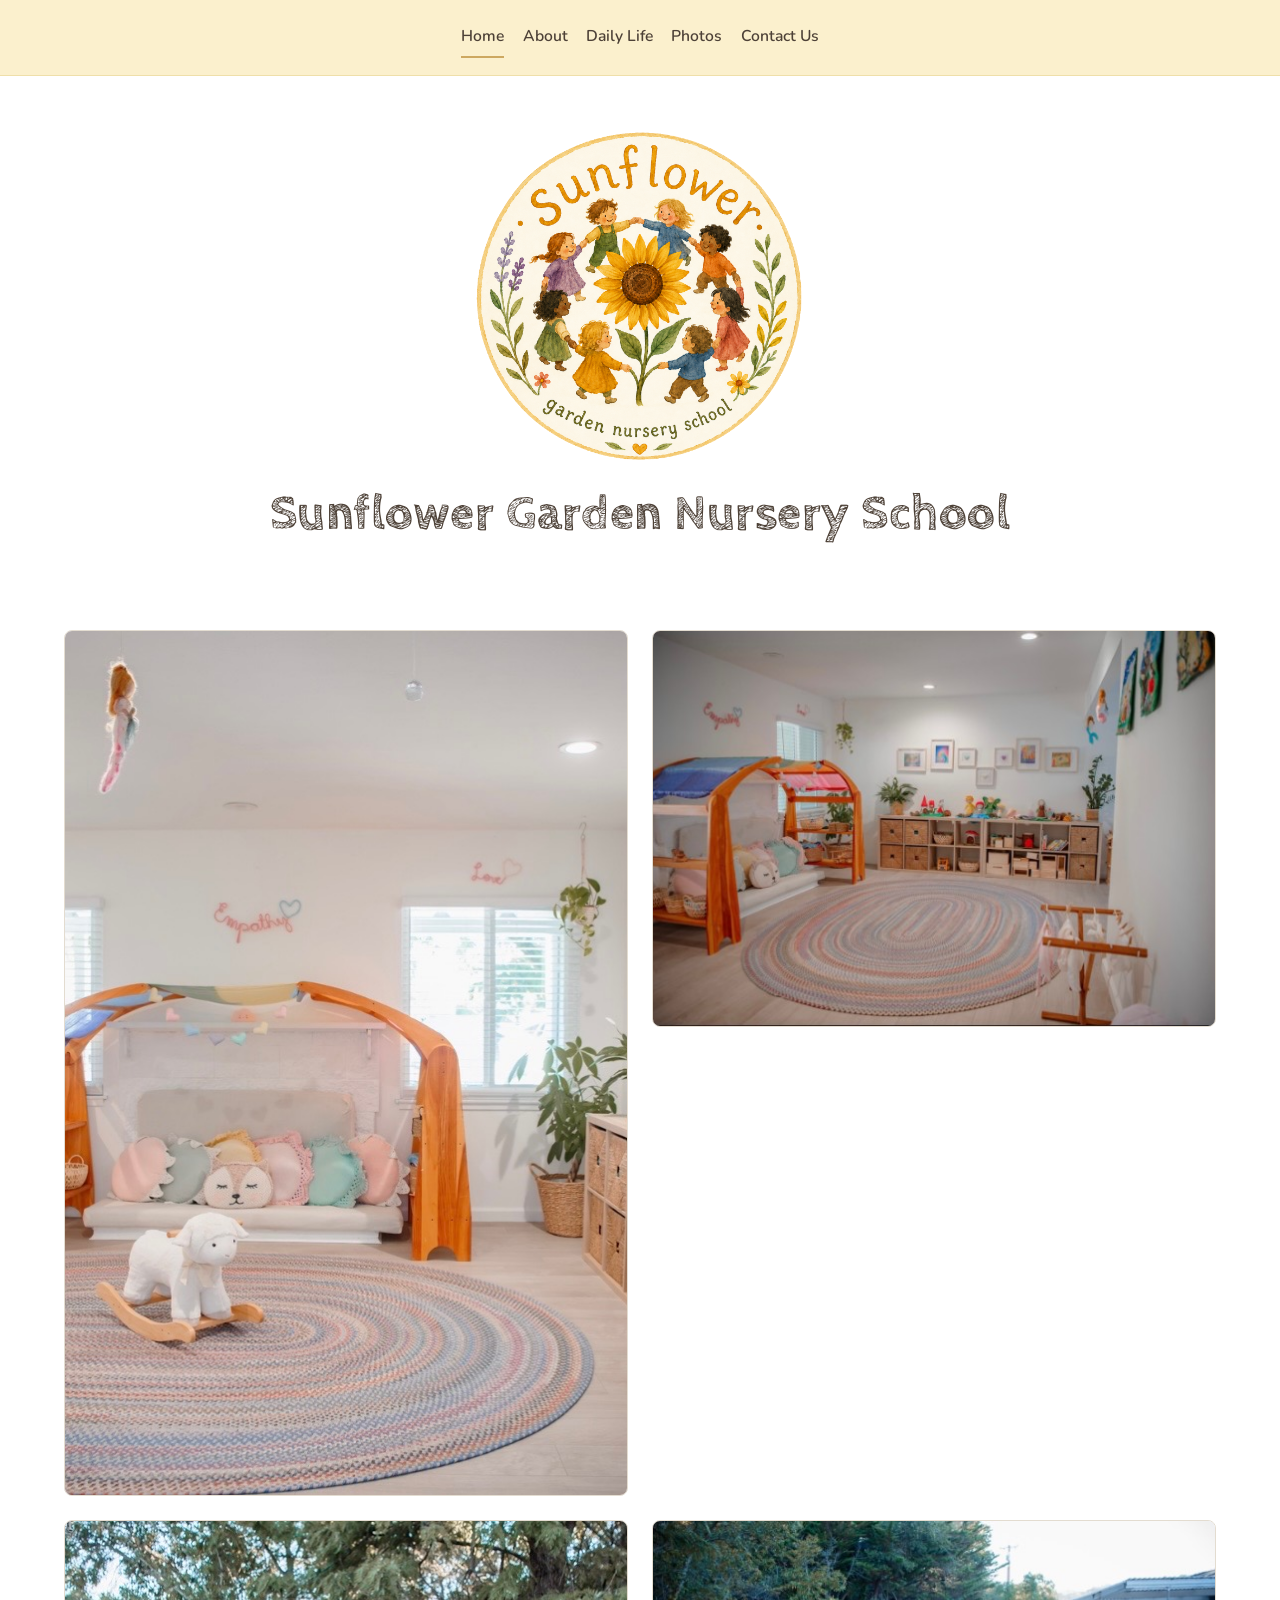
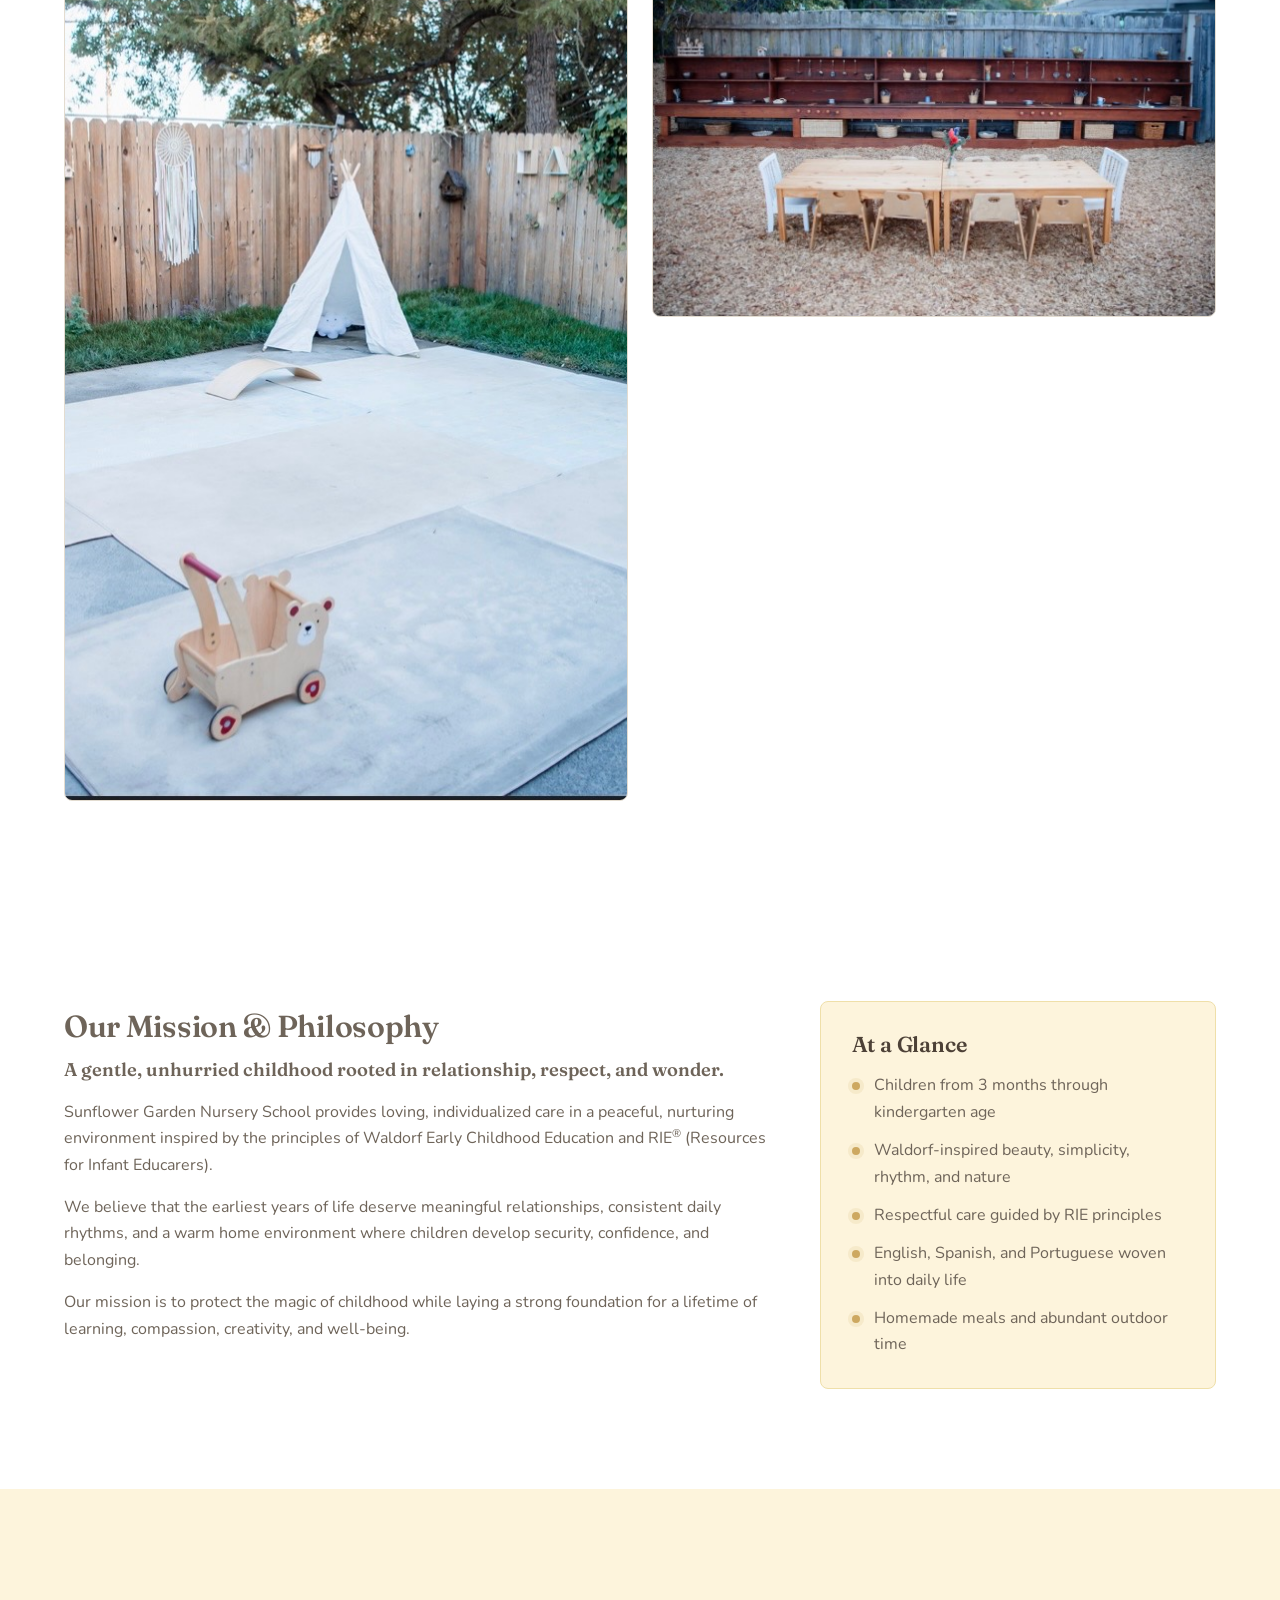
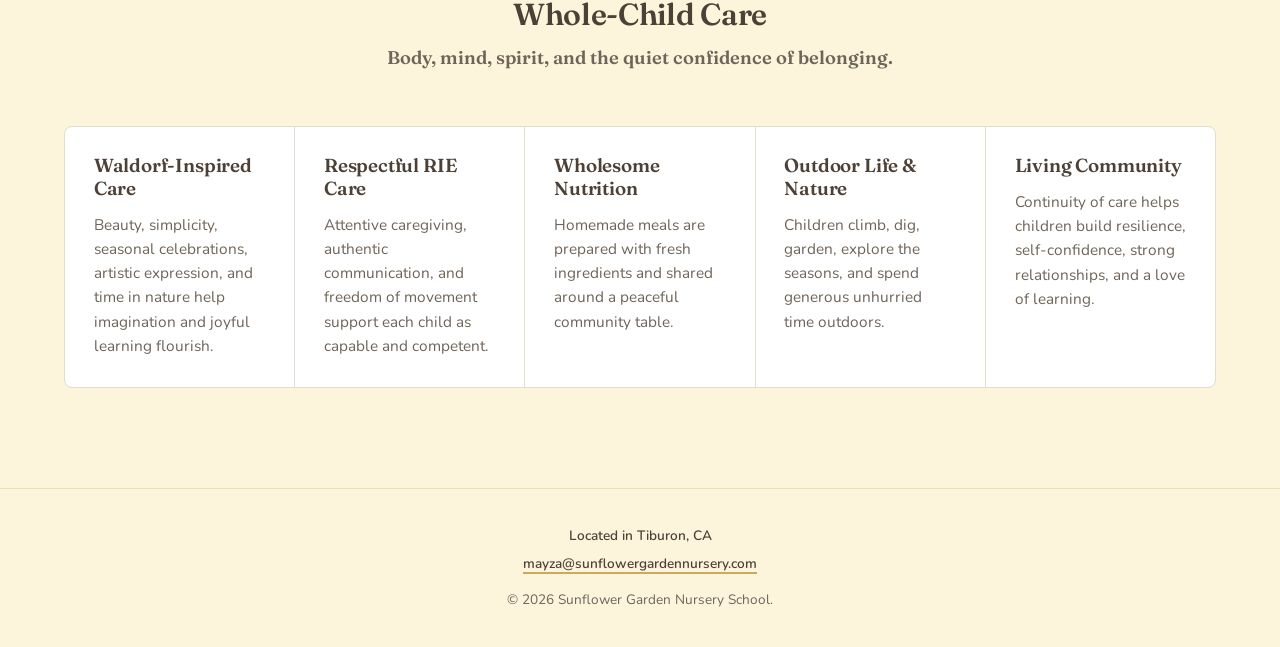
==== index.html @ 32a0b6ca "Square facility photos, move them above intro, refine team and contact - Crop facility photos to squ" ====
<!doctype html>
<html lang="en">
  <head>
    <meta charset="utf-8">
    <meta name="viewport" content="width=device-width, initial-scale=1">
    <title>Sunflower Garden Nursery School | Belvedere Tiburon, CA</title>
    <meta
      name="description"
      content="Sunflower Garden Nursery School is a licensed, home-based early childhood program in Belvedere Tiburon, California, inspired by Waldorf Early Childhood Education and RIE principles."
    >
    <link rel="icon" href="assets/sunflower-logo-refined.png">
    <link rel="stylesheet" href="styles.css">
  </head>
  <body>
    <a class="skip-link" href="#main">Skip to content</a>

    <header class="site-header">
      <button class="nav-toggle" type="button" aria-expanded="false" aria-controls="site-nav">
        <span class="sr-only">Open menu</span>
        <span class="nav-toggle-line"></span>
        <span class="nav-toggle-line"></span>
        <span class="nav-toggle-line"></span>
      </button>
      <nav class="site-nav" id="site-nav" aria-label="Primary navigation">
        <a href="index.html" aria-current="page">Home</a>
        <a href="about.html">About</a>
        <a href="daily-life.html">Daily Life</a>
        <a href="photos.html">Photos</a>
        <a href="contact.html">Contact Us</a>
      </nav>
    </header>

    <main id="main">
      <section class="home-hero">
        <div class="home-hero-inner">
          <img src="assets/sunflower-logo-refined.png" alt="Sunflower Garden Nursery School logo" class="hero-logo">
          <h1>Sunflower Garden Nursery School</h1>
        </div>
      </section>

      <section class="section facility-band pastel-paper">
        <div class="section-shell">
          <div class="facility-grid">
            <img src="assets/facility/facility2.jpeg" alt="The main indoor playroom with a wooden canopy daybed, natural toy shelves, and a lamb rocker on a round braided rug" loading="lazy" width="1320" height="866">
            <img src="assets/facility/facility1.jpeg" alt="A cozy corner of the playroom with a canopy nap nook, toy cubbies, and framed children's artwork" loading="lazy" width="600" height="397">
            <img src="assets/facility/facility3.jpeg" alt="The fenced outdoor play yard with a canvas teepee, wooden ride-on toys, and a climbing ramp" loading="lazy" width="1320" height="881">
            <img src="assets/facility/facility4.jpeg" alt="An outdoor wooden mud kitchen and a child-sized table on a soft wood-chip play area" loading="lazy" width="600" height="397">
          </div>
        </div>
      </section>

      <section class="section pastel-paper">
        <div class="section-shell intro-grid">
          <div>
            <p class="section-label">Our Mission &amp; Philosophy</p>
            <h2>A gentle, unhurried childhood rooted in relationship, respect, and wonder.</h2>
            <p>
              Sunflower Garden Nursery School provides loving, individualized care in a peaceful,
              nurturing environment inspired by the principles of Waldorf Early Childhood Education
              and RIE<sup>&reg;</sup> (Resources for Infant Educarers).
            </p>
            <p>
              We believe that the earliest years of life deserve meaningful relationships,
              consistent daily rhythms, and a warm home environment where children develop security,
              confidence, and belonging.
            </p>
            <p>
              Our mission is to protect the magic of childhood while laying a strong foundation for
              a lifetime of learning, compassion, creativity, and well-being.
            </p>
          </div>
          <aside class="quiet-panel">
            <h3>At a Glance</h3>
            <ul class="check-list">
              <li>Children from 3 months through kindergarten age</li>
              <li>Waldorf-inspired beauty, simplicity, rhythm, and nature</li>
              <li>Respectful care guided by RIE principles</li>
              <li>English, Spanish, and Portuguese woven into daily life</li>
              <li>Homemade meals and abundant outdoor time</li>
            </ul>
          </aside>
        </div>
      </section>

      <section class="section pastel-garden">
        <div class="section-shell">
          <div class="center-heading">
            <p class="section-label">Whole-Child Care</p>
            <h2>Body, mind, spirit, and the quiet confidence of belonging.</h2>
          </div>

          <div class="care-list">
            <article>
              <h3>Waldorf-Inspired Care</h3>
              <p>
                Beauty, simplicity, seasonal celebrations, artistic expression, and time in nature
                help imagination and joyful learning flourish.
              </p>
            </article>
            <article>
              <h3>Respectful RIE Care</h3>
              <p>
                Attentive caregiving, authentic communication, and freedom of movement support each
                child as capable and competent.
              </p>
            </article>
            <article>
              <h3>Wholesome Nutrition</h3>
              <p>
                Homemade meals are prepared with fresh ingredients and shared around a peaceful
                community table.
              </p>
            </article>
            <article>
              <h3>Outdoor Life &amp; Nature</h3>
              <p>
                Children climb, dig, garden, explore the seasons, and spend generous unhurried time
                outdoors.
              </p>
            </article>
            <article>
              <h3>Living Community</h3>
              <p>
                Continuity of care helps children build resilience, self-confidence, strong
                relationships, and a love of learning.
              </p>
            </article>
          </div>
        </div>
      </section>

    </main>

    <footer class="site-footer">
      <p class="footer-contact">Located in Tiburon, CA</p>
      <p class="footer-contact">
        <a href="mailto:mayza@sunflowergardennursery.com">mayza@sunflowergardennursery.com</a>
      </p>
      <p>&copy; <span data-year></span> Sunflower Garden Nursery School.</p>
    </footer>

    <script src="script.js"></script>
  </body>
</html>
---- styles.css ----
@import url("https://fonts.googleapis.com/css2?family=Cabin+Sketch:wght@400;700&family=Fraunces:opsz,wght@9..144,500;9..144,600;9..144,700&family=Nunito:wght@400;500;600;700;800&display=swap");

:root {
  --cream: #ffffff;
  --paper: #ffffff;
  --panel-yellow: #fdf4dc;
  --header-yellow: #fbf0cd;
  --header-line: #efdfa9;
  --butter: #e8d9a8;
  --butter-light: #f5eed7;
  --peach: #ddbfa3;
  --peach-light: #f5ebe0;
  --rose: #d9c2b8;
  --rose-light: #ffe7db;
  --sage: #d9b65f;
  --sage-light: #fff0d6;
  --sky: #f3c995;
  --sky-light: #fff0d6;
  --line: #e3dcd0;
  --olive: #8f6a4c;
  --olive-dark: #4d4137;
  --leaf-muted: #b89574;
  --terracotta: #9c6a4a;
  --sun: #cda860;
  --ink: #423b34;
  --muted: #6e6459;
  --shadow: 0 10px 24px rgba(101, 65, 38, 0.08);
  --max: 1160px;
}

* {
  box-sizing: border-box;
}

html {
  scroll-behavior: smooth;
}

body {
  margin: 0;
  background: var(--cream);
  color: var(--ink);
  font-family: "Nunito", "Trebuchet MS", Arial, sans-serif;
  font-size: 16px;
  line-height: 1.65;
}

body.nav-open {
  overflow: hidden;
}

img {
  display: block;
  max-width: 100%;
}

a {
  color: inherit;
}

p {
  margin: 0 0 1rem;
}

h1,
h2,
h3 {
  margin: 0;
  color: var(--olive-dark);
  font-family: inherit;
  font-weight: 800;
  line-height: 1.2;
  letter-spacing: -0.01em;
}

h1 {
  max-width: 860px;
  margin-inline: auto;
  font-size: 3.05rem;
}

h2,
h3 {
  font-family: "Fraunces", Georgia, "Times New Roman", serif;
  font-optical-sizing: auto;
  font-weight: 600;
}

h2 {
  font-size: 2.1rem;
}

h3 {
  font-size: 1.35rem;
}

sup {
  font-size: 0.7em;
}

.skip-link,
.sr-only {
  position: absolute;
  width: 1px;
  height: 1px;
  padding: 0;
  overflow: hidden;
  clip: rect(0, 0, 0, 0);
  white-space: nowrap;
  border: 0;
}

.skip-link:focus {
  z-index: 20;
  width: auto;
  height: auto;
  left: 1rem;
  top: 1rem;
  clip: auto;
  padding: 0.7rem 1rem;
  background: var(--olive-dark);
  color: white;
}

.site-header {
  position: sticky;
  top: 0;
  z-index: 10;
  display: flex;
  align-items: center;
  justify-content: center;
  min-height: 76px;
  padding: 0.7rem 4vw;
  background: var(--header-yellow);
  border-bottom: 1px solid var(--header-line);
}

.site-nav {
  display: flex;
  align-items: center;
  gap: 1.15rem;
  color: var(--olive-dark);
  font-size: 0.98rem;
  font-weight: 600;
}

.site-nav a {
  display: inline-flex;
  align-items: center;
  min-height: 40px;
  text-decoration: none;
  border-bottom: 2px solid transparent;
}

.site-nav a:hover,
.site-nav a:focus-visible,
.site-nav a[aria-current="page"] {
  border-color: var(--sun);
}

.nav-toggle {
  display: none;
  position: absolute;
  right: 4vw;
  top: 50%;
  transform: translateY(-50%);
  width: 44px;
  height: 44px;
  border: 1px solid var(--line);
  border-radius: 8px;
  background: var(--paper);
  color: var(--olive-dark);
  cursor: pointer;
}

.nav-toggle-line {
  display: block;
  width: 20px;
  height: 2px;
  margin: 4px auto;
  background: currentColor;
}

.home-hero,
.page-hero {
  position: relative;
  display: grid;
  align-items: center;
  overflow: hidden;
}

.home-hero {
  min-height: 0;
  padding: 3.25rem 5vw 4rem;
  background: #ffffff;
}

.home-hero::before,
.page-hero::before {
  display: none;
}

.page-hero::after {
  content: "";
  position: absolute;
  left: 0;
  right: 0;
  bottom: 0;
  height: 6px;
  background: var(--butter);
  opacity: 0.72;
}

.home-hero-inner,
.page-hero-inner {
  position: relative;
  z-index: 1;
  width: min(100%, var(--max));
  margin: 0 auto;
  text-align: center;
}

.page-hero {
  min-height: 0;
  padding: 3rem 5vw 3.25rem;
  background: #ffffff;
}

.page-hero.pastel-garden,
.page-hero.pastel-sky,
.page-hero.pastel-peach,
.page-hero.pastel-yellow,
.page-hero.pastel-rose,
.page-hero.pastel-paper {
  background: #ffffff;
}

/* Cabin Sketch is reserved for the headline directly beneath the logo. */
.home-hero h1,
.page-hero h1 {
  font-family: "Cabin Sketch", "Segoe Print", "Comic Sans MS", cursive;
  font-weight: 700;
  line-height: 1.1;
  letter-spacing: 0.01em;
}

.hero-logo {
  width: 340px;
  height: 340px;
  margin: 0 auto 1.25rem;
  object-fit: contain;
}

.inset-photo {
  width: 100%;
  aspect-ratio: 4 / 3;
  margin-top: 1.5rem;
  border-radius: 8px;
  object-fit: cover;
  box-shadow: var(--shadow);
}

.section-label {
  margin: 0 0 0.5rem;
  color: var(--olive-dark);
  font-family: "Fraunces", Georgia, "Times New Roman", serif;
  font-optical-sizing: auto;
  font-size: 1.9rem;
  font-weight: 600;
  letter-spacing: -0.01em;
}

/* The sentence that follows a section-label reads as its subheading, so it
   should be visually quieter than the label itself. */
.section-label + h2 {
  color: var(--muted);
  font-size: 1.15rem;
  font-weight: 600;
  letter-spacing: normal;
}

.label-icon {
  display: flex;
  align-items: flex-start;
  gap: 1rem;
}

.label-icon .feature-icon {
  flex: none;
  margin-top: 0.2rem;
}

.hero-copy {
  max-width: 720px;
  margin: 1.1rem auto 0;
  color: var(--muted);
  font-size: 1.17rem;
}

/* Page headline + subtext relocated out of the hero, above the first block. */
.lead-copy {
  max-width: 720px;
  margin: 1.1rem auto 0;
  color: var(--muted);
  font-size: 1.12rem;
}

.center-heading .lead-copy {
  margin-bottom: 0;
}

.section {
  padding: 6.25rem 5vw;
}

.section-shell {
  width: min(100%, var(--max));
  margin: 0 auto;
}

.section-heading {
  max-width: 760px;
  margin-bottom: 2.75rem;
}

.center-heading {
  max-width: 760px;
  margin: 0 auto 3.5rem;
  text-align: center;
}

.center-heading h2 {
  margin-bottom: 0;
}

.pastel-paper,
.pastel-rose {
  background: #ffffff;
}

.pastel-garden,
.pastel-sky,
.pastel-peach,
.pastel-yellow {
  background: var(--panel-yellow);
}

.intro-grid,
.story-grid,
.split-copy,
.rhythm-wrap,
.enrollment-grid,
.contact-grid {
  display: grid;
  gap: 2.75rem;
  align-items: start;
}

.intro-grid {
  grid-template-columns: minmax(0, 1.35fr) minmax(280px, 0.75fr);
}

.story-grid,
.enrollment-grid,
.contact-grid {
  grid-template-columns: 1fr 1fr;
}

.split-copy,
.rhythm-wrap {
  grid-template-columns: minmax(240px, 0.75fr) minmax(0, 1.25fr);
}

.intro-grid h2,
.story-block h2,
.split-copy h2,
.rhythm-intro h2,
.program-card h2 {
  margin-bottom: 1.1rem;
}

.intro-grid p,
.story-block p,
.split-copy p,
.wide-copy,
.wide-copy p,
.program-card p,
.feature-card p,
.rhythm-intro p {
  color: var(--muted);
}

.quiet-panel,
.program-card,
.feature-card {
  border: 1px solid var(--line);
  border-radius: 8px;
  background: var(--paper);
  box-shadow: none;
}

.quiet-panel {
  border-color: var(--header-line);
  background: var(--panel-yellow);
}

.quiet-panel,
.program-card {
  padding: 1.9rem;
}

.quiet-panel h3 {
  margin-bottom: 0.9rem;
}

.check-list {
  display: grid;
  gap: 0.75rem;
  margin: 0;
  padding: 0;
  list-style: none;
}

.check-list li {
  position: relative;
  padding-left: 1.4rem;
  color: var(--muted);
}

.check-list li::before {
  content: "";
  position: absolute;
  left: 0;
  top: 0.6rem;
  width: 8px;
  height: 8px;
  border-radius: 50%;
  background: var(--sun);
  box-shadow: 0 0 0 4px rgba(205, 168, 96, 0.14);
}

.feature-grid {
  display: grid;
  grid-template-columns: repeat(4, 1fr);
  gap: 1.5rem;
}

.feature-grid.three {
  grid-template-columns: repeat(3, 1fr);
}

.feature-card {
  display: block;
  min-height: 250px;
  padding: 1.7rem;
  text-decoration: none;
}

.feature-card h3 {
  margin: 1.1rem 0 0.75rem;
}

.feature-card p {
  margin: 0;
  font-size: 0.97rem;
}

.feature-icon {
  position: relative;
  display: block;
  width: 54px;
  height: 54px;
}

.sun-icon {
  border-radius: 50%;
  background: var(--butter);
  box-shadow: inset 0 0 0 11px var(--sun);
}

.sun-icon::after {
  content: "";
  position: absolute;
  inset: 19px;
  border-radius: 50%;
  background: #8b6041;
}

.leaf-icon {
  border-radius: 50% 0 50% 0;
  background: var(--leaf-muted);
  transform: rotate(-18deg);
}

.garden-icon::before,
.garden-icon::after {
  content: "";
  position: absolute;
  bottom: 3px;
  width: 18px;
  height: 42px;
  border-radius: 50% 50% 0 0;
  background: var(--rose);
}

.garden-icon::before {
  left: 8px;
  transform: rotate(-18deg);
}

.garden-icon::after {
  right: 8px;
  background: var(--butter);
  transform: rotate(16deg);
}

.circle-icon {
  border: 4px solid var(--peach);
  border-radius: 50%;
}

.circle-icon::before,
.circle-icon::after {
  content: "";
  position: absolute;
  width: 12px;
  height: 12px;
  border-radius: 50%;
  background: var(--terracotta);
}

.circle-icon::before {
  left: 3px;
  top: 7px;
}

.circle-icon::after {
  right: 5px;
  bottom: 8px;
  background: var(--sun);
}

.story-block {
  padding-block: 0.5rem;
}

.founder-head {
  display: flex;
  align-items: center;
  gap: 1.35rem;
  margin-bottom: 1.4rem;
}

.founder-head .section-label {
  margin-bottom: 0.35rem;
}

.founder-head h2 {
  margin-bottom: 0;
}

.founder-portrait {
  flex: none;
  width: 140px;
  height: 140px;
  border-radius: 50%;
  object-fit: cover;
  box-shadow: 0 0 0 6px var(--panel-yellow), 0 10px 22px rgba(101, 65, 38, 0.16);
}

/* Inside a yellow panel the ring would vanish, so ring in white instead. */
.legacy-band .founder-portrait {
  box-shadow: 0 0 0 6px #ffffff, 0 10px 22px rgba(101, 65, 38, 0.16);
}

.team-members {
  display: grid;
  grid-template-columns: 1fr 1fr;
  gap: 1.75rem;
  margin-top: 2.25rem;
}

.team-member {
  display: flex;
  flex-direction: column;
  align-items: center;
  text-align: center;
  gap: 1.1rem;
  margin: 0;
}

.team-portrait {
  width: 100%;
  max-width: 240px;
  aspect-ratio: 1 / 1;
  object-fit: cover;
  border-radius: 50%;
  box-shadow: 0 0 0 6px var(--panel-yellow), 0 10px 22px rgba(101, 65, 38, 0.16);
}

.team-member figcaption h2 {
  margin: 0;
}

.facility-band {
  padding-top: 1.5rem;
}

.facility-grid {
  display: grid;
  grid-template-columns: 1fr 1fr;
  gap: 1.5rem;
}

.facility-grid img {
  width: 100%;
  aspect-ratio: 1 / 1;
  object-fit: cover;
  border: 1px solid var(--line);
  border-radius: 8px;
}

.contact-cta-label {
  margin: 2rem 0 0.6rem;
  font-weight: 700;
  letter-spacing: 0.02em;
  color: var(--olive-dark);
}

.contact-cta {
  margin: 0;
}

.email-button {
  display: inline-block;
  padding: 0.9rem 1.85rem;
  border-radius: 999px;
  background: var(--olive-dark);
  color: #ffffff;
  font-size: 1.1rem;
  font-weight: 700;
  text-decoration: none;
  box-shadow: var(--shadow);
  transition: background 160ms ease, transform 160ms ease;
}

.email-button:hover,
.email-button:focus-visible {
  background: var(--olive);
  transform: translateY(-1px);
}

.care-list {
  display: grid;
  grid-template-columns: repeat(5, 1fr);
  gap: 1px;
  overflow: hidden;
  border: 1px solid var(--line);
  border-radius: 8px;
  background: var(--line);
}

.care-list article {
  min-height: 245px;
  padding: 1.8rem;
  background: var(--paper);
}

.care-list h3 {
  margin-bottom: 0.75rem;
  font-size: 1.18rem;
}

.care-list p {
  margin: 0;
  color: var(--muted);
  font-size: 0.96rem;
  line-height: 1.58;
}

.pillar-stack {
  display: grid;
  gap: 1.15rem;
}

.pillar-row {
  display: grid;
  grid-template-columns: minmax(260px, 0.78fr) minmax(0, 1.22fr);
  overflow: hidden;
  border: 1px solid var(--line);
  border-radius: 8px;
  background: #ffffff;
  box-shadow: 0 10px 30px rgba(78, 62, 38, 0.06);
}

.pillar-row.is-flipped {
  grid-template-columns: minmax(0, 1.22fr) minmax(260px, 0.78fr);
}

.pillar-row.is-flipped .pillar-art {
  order: 2;
}

.pillar-art {
  display: grid;
  place-items: center;
  min-height: 250px;
  padding: 1.5rem;
}

.pillar-art img {
  width: min(210px, 70%);
  border-radius: 8px;
  box-shadow: var(--shadow);
}

.pillar-copy {
  display: grid;
  align-content: center;
  padding: 2.15rem;
}

.pillar-copy h3 {
  max-width: 620px;
  margin-bottom: 0.85rem;
  font-size: 1.65rem;
}

.pillar-copy p {
  max-width: 680px;
  color: var(--muted);
}

.pillar-copy a {
  justify-self: start;
  min-height: 36px;
  color: var(--olive-dark);
  font-weight: 700;
  text-decoration-color: var(--sun);
  text-decoration-thickness: 2px;
  text-underline-offset: 5px;
}

.story-accent {
  padding: 1.8rem;
  border-left: 4px solid var(--sun);
  border-radius: 0 8px 8px 0;
  background: var(--panel-yellow);
}

.legacy-band {
  padding: 2rem;
  border-radius: 8px;
  background: var(--panel-yellow);
}

.wide-copy {
  max-width: 870px;
  font-size: 1.04rem;
}

.activity-list {
  display: flex;
  flex-wrap: wrap;
  gap: 0.9rem;
  margin: 2.75rem 0 2rem;
}

.activity-list span {
  display: inline-flex;
  align-items: center;
  gap: 0.55rem;
  min-height: 40px;
  padding: 0.55rem 0.85rem;
  border: 1px solid var(--line);
  border-radius: 8px;
  background: var(--panel-yellow);
  color: var(--olive-dark);
}

.activity-list span::before {
  content: "";
  flex: none;
  width: 8px;
  height: 8px;
  border-radius: 50%;
  background: var(--sun);
}

.photo-grid {
  display: grid;
  grid-template-columns: repeat(3, 1fr);
  gap: 1.5rem;
  margin-bottom: 2rem;
}

.photo-tile {
  display: flex;
  align-items: center;
  justify-content: center;
  aspect-ratio: 4 / 3;
  overflow: hidden;
  padding: 0;
  border: 1px solid var(--line);
  border-radius: 8px;
  background: var(--panel-yellow);
  color: var(--muted);
  font-size: 0.95rem;
  font-family: inherit;
  text-align: center;
  cursor: pointer;
}

.photo-tile:hover img,
.photo-tile:focus-visible img {
  transform: scale(1.04);
}

.photo-tile:focus-visible {
  outline: 3px solid var(--sun);
  outline-offset: 2px;
}

.photo-tile img {
  width: 100%;
  height: 100%;
  object-fit: cover;
  transition: transform 200ms ease;
}

.lightbox {
  position: fixed;
  inset: 0;
  z-index: 100;
  display: flex;
  align-items: center;
  justify-content: center;
  padding: 4vw;
  background: rgba(28, 22, 16, 0.9);
}

.lightbox[hidden] {
  display: none;
}

.lightbox-image {
  max-width: min(88vw, 1100px);
  max-height: 86vh;
  border-radius: 8px;
  box-shadow: 0 20px 50px rgba(0, 0, 0, 0.4);
}

.lightbox-close,
.lightbox-prev,
.lightbox-next {
  position: absolute;
  display: flex;
  align-items: center;
  justify-content: center;
  border: none;
  border-radius: 50%;
  background: rgba(255, 255, 255, 0.12);
  color: #ffffff;
  cursor: pointer;
  transition: background 150ms ease;
}

.lightbox-close:hover,
.lightbox-prev:hover,
.lightbox-next:hover,
.lightbox-close:focus-visible,
.lightbox-prev:focus-visible,
.lightbox-next:focus-visible {
  background: rgba(255, 255, 255, 0.24);
}

.lightbox-close {
  top: 1.25rem;
  right: 1.25rem;
  width: 44px;
  height: 44px;
  font-size: 1.6rem;
  line-height: 1;
}

.lightbox-prev,
.lightbox-next {
  top: 50%;
  width: 52px;
  height: 52px;
  font-size: 2rem;
  line-height: 1;
  transform: translateY(-50%);
}

.lightbox-prev {
  left: 1.25rem;
}

.lightbox-next {
  right: 1.25rem;
}

@media (max-width: 640px) {
  .lightbox-prev,
  .lightbox-next {
    width: 40px;
    height: 40px;
    font-size: 1.5rem;
  }

  .lightbox-close {
    width: 36px;
    height: 36px;
    font-size: 1.3rem;
  }
}

.rhythm-intro {
  position: sticky;
  top: 104px;
}

.table-scroll {
  overflow-x: auto;
  border: 1px solid var(--line);
  border-radius: 8px;
  background: var(--paper);
}

table {
  width: 100%;
  min-width: 650px;
  border-collapse: collapse;
}

th,
td {
  padding: 1rem 1.15rem;
  text-align: left;
  vertical-align: top;
  border-bottom: 1px solid var(--line);
}

th {
  background: var(--butter-light);
  color: var(--olive-dark);
  font-family: inherit;
  font-size: 1rem;
  font-weight: 800;
}

tr:last-child td {
  border-bottom: 0;
}

td:first-child {
  width: 210px;
  color: var(--olive-dark);
  font-weight: 700;
}

.hours-card {
  background: var(--paper);
}

.card-title {
  margin-bottom: 0.5rem;
  color: var(--olive-dark);
  font-family: "Fraunces", Georgia, "Times New Roman", serif;
  font-optical-sizing: auto;
  font-size: 2.1rem;
  font-weight: 600;
  line-height: 1.2;
}

.card-subtitle {
  margin: 0 0 1.1rem;
  color: var(--terracotta);
  font-size: 0.92rem;
  font-weight: 600;
}

.hours-line {
  color: var(--olive-dark);
  font-weight: 700;
}

dl {
  display: grid;
  gap: 0.8rem;
  margin: 1.15rem 0;
}

dl div {
  display: flex;
  justify-content: space-between;
  gap: 1rem;
  padding-bottom: 0.8rem;
  border-bottom: 1px solid var(--line);
}

dt {
  color: var(--muted);
}

dd {
  margin: 0;
  color: var(--olive-dark);
  font-weight: 700;
  text-align: right;
}

.site-footer {
  padding: 2.25rem 5vw;
  text-align: center;
  background: var(--panel-yellow);
  border-top: 1px solid var(--header-line);
  color: var(--muted);
}

.site-footer p {
  margin: 0;
  font-size: 0.85rem;
}

.footer-contact {
  color: var(--olive-dark);
  font-size: 0.95rem;
  font-weight: 600;
}

.footer-contact a {
  text-decoration-color: var(--sun);
  text-decoration-thickness: 2px;
  text-underline-offset: 4px;
}

.site-footer p + p {
  margin-top: 0.35rem;
}

.site-footer p:last-child {
  margin-top: 0.85rem;
}

@media (max-width: 980px) {
  h1 {
    font-size: 2.55rem;
  }

  h2 {
    font-size: 1.9rem;
  }

  .site-nav {
    position: fixed;
    inset: 76px 0 auto 0;
    display: grid;
    gap: 0;
    padding: 1rem 4vw 1.4rem;
    background: var(--header-yellow);
    border-bottom: 1px solid var(--header-line);
    box-shadow: 0 18px 28px rgba(70, 62, 55, 0.12);
    transform: translateY(-125%);
    transition: transform 200ms ease;
  }

  .site-nav.is-open {
    transform: translateY(0);
  }

  .site-nav a {
    min-height: 48px;
    border-bottom: 1px solid var(--header-line);
  }

  .nav-toggle {
    display: block;
  }

  .intro-grid,
  .story-grid,
  .split-copy,
  .rhythm-wrap,
  .enrollment-grid,
  .contact-grid {
    grid-template-columns: 1fr;
  }

  .feature-grid,
  .feature-grid.three {
    grid-template-columns: repeat(2, 1fr);
  }

  .photo-grid {
    grid-template-columns: repeat(2, 1fr);
  }

  .care-list {
    grid-template-columns: repeat(2, 1fr);
  }

  .pillar-row,
  .pillar-row.is-flipped {
    grid-template-columns: 1fr;
  }

  .pillar-row.is-flipped .pillar-art {
    order: 0;
  }

  .rhythm-intro {
    position: static;
  }
}

@media (max-width: 640px) {
  body {
    font-size: 15px;
  }

  h1 {
    font-size: 2.08rem;
  }

  h2 {
    font-size: 1.58rem;
  }

  .site-header {
    padding-inline: 1rem;
  }

  .brand span {
    max-width: 145px;
    line-height: 1.15;
  }

  .home-hero {
    min-height: auto;
    padding: 2rem 1.25rem 2.75rem;
  }

  .page-hero {
    min-height: auto;
    padding: 3.75rem 1.25rem 4.5rem;
  }

  .hero-logo {
    width: 250px;
    height: 250px;
  }

  .hero-copy {
    font-size: 1.02rem;
  }

  .section {
    padding: 4.75rem 1.25rem;
  }

  .feature-grid,
  .feature-grid.three {
    grid-template-columns: 1fr;
  }

  .photo-grid {
    grid-template-columns: 1fr;
  }

  .care-list {
    grid-template-columns: 1fr;
  }

  .care-list article {
    min-height: auto;
  }

  .team-members,
  .facility-grid {
    grid-template-columns: 1fr;
  }

  .feature-card {
    min-height: auto;
  }

  .pillar-art {
    min-height: 190px;
  }

  .pillar-copy {
    padding: 1.35rem;
  }

  .pillar-copy h3 {
    font-size: 1.35rem;
  }

  .founder-head {
    gap: 1rem;
  }

  .founder-portrait {
    width: 108px;
    height: 108px;
  }

  .story-accent,
  .legacy-band,
  .program-card,
  .quiet-panel {
    padding: 1.25rem;
  }

  .activity-list {
    display: grid;
    grid-template-columns: 1fr;
  }

  .site-footer {
    padding-inline: 1.25rem;
  }

  dl div {
    display: grid;
  }

  dd {
    text-align: left;
  }
}

@media (prefers-reduced-motion: reduce) {
  *,
  *::before,
  *::after {
    scroll-behavior: auto !important;
    transition-duration: 0.01ms !important;
    animation-duration: 0.01ms !important;
    animation-iteration-count: 1 !important;
  }
}
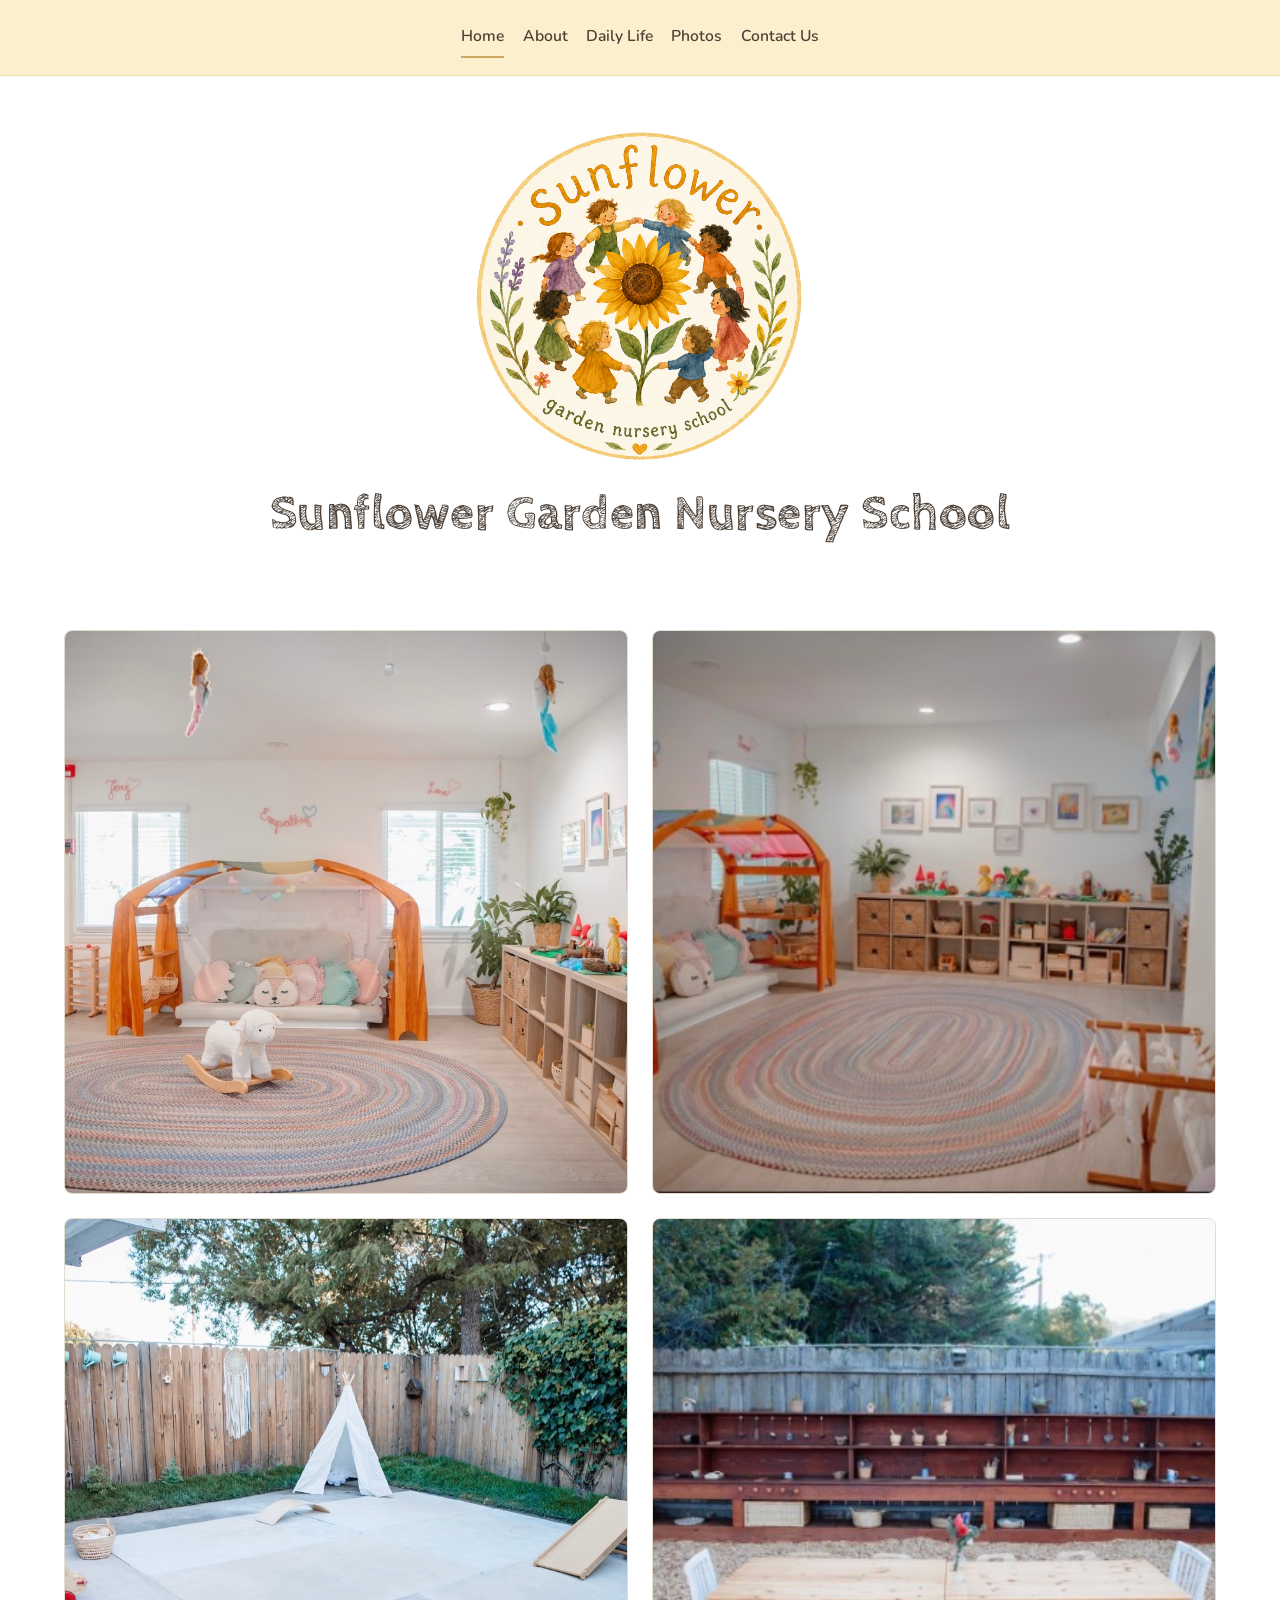
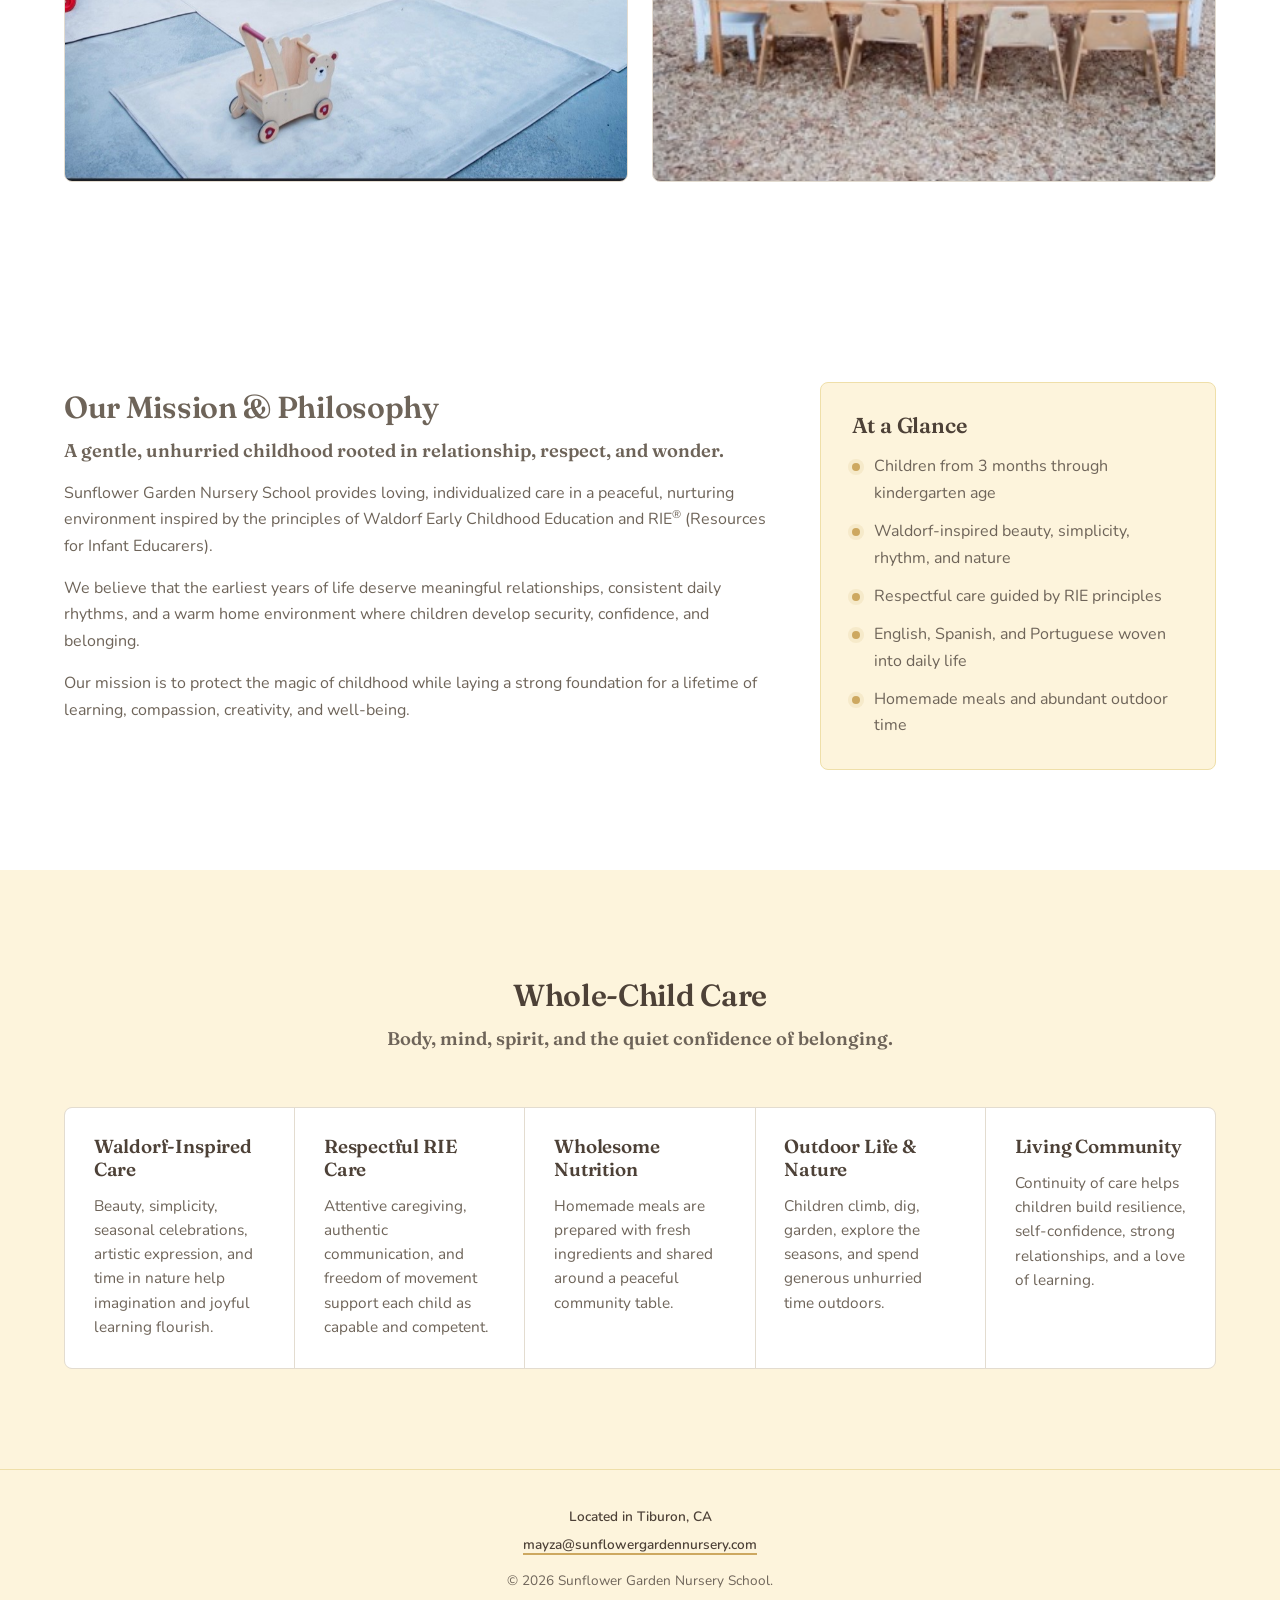
==== commit a347cf70: "Fix circle/square image framing, dark-mode mobile top, trim Contact - Team: render Ms. Mel and Ms. S" ====
--- a/index.html
+++ b/index.html
@@ -3,6 +3,7 @@
   <head>
     <meta charset="utf-8">
     <meta name="viewport" content="width=device-width, initial-scale=1">
+    <meta name="theme-color" content="#fbf0cd">
     <title>Sunflower Garden Nursery School | Belvedere Tiburon, CA</title>
     <meta
       name="description"
@@ -41,10 +42,10 @@
       <section class="section facility-band pastel-paper">
         <div class="section-shell">
           <div class="facility-grid">
-            <img src="assets/facility/facility2.jpeg" alt="The main indoor playroom with a wooden canopy daybed, natural toy shelves, and a lamb rocker on a round braided rug" loading="lazy" width="1320" height="866">
-            <img src="assets/facility/facility1.jpeg" alt="A cozy corner of the playroom with a canopy nap nook, toy cubbies, and framed children's artwork" loading="lazy" width="600" height="397">
-            <img src="assets/facility/facility3.jpeg" alt="The fenced outdoor play yard with a canvas teepee, wooden ride-on toys, and a climbing ramp" loading="lazy" width="1320" height="881">
-            <img src="assets/facility/facility4.jpeg" alt="An outdoor wooden mud kitchen and a child-sized table on a soft wood-chip play area" loading="lazy" width="600" height="397">
+            <div class="facility-tile"><img src="assets/facility/facility2.jpeg" alt="The main indoor playroom with a wooden canopy daybed, natural toy shelves, and a lamb rocker on a round braided rug" loading="lazy" width="1320" height="866"></div>
+            <div class="facility-tile"><img src="assets/facility/facility1.jpeg" alt="A cozy corner of the playroom with a canopy nap nook, toy cubbies, and framed children's artwork" loading="lazy" width="600" height="397"></div>
+            <div class="facility-tile"><img src="assets/facility/facility3.jpeg" alt="The fenced outdoor play yard with a canvas teepee, wooden ride-on toys, and a climbing ramp" loading="lazy" width="1320" height="881"></div>
+            <div class="facility-tile"><img src="assets/facility/facility4.jpeg" alt="An outdoor wooden mud kitchen and a child-sized table on a soft wood-chip play area" loading="lazy" width="600" height="397"></div>
           </div>
         </div>
       </section>
--- a/styles.css
+++ b/styles.css
@@ -1,6 +1,7 @@
 @import url("https://fonts.googleapis.com/css2?family=Cabin+Sketch:wght@400;700&family=Fraunces:opsz,wght@9..144,500;9..144,600;9..144,700&family=Nunito:wght@400;500;600;700;800&display=swap");
 
 :root {
+  color-scheme: light;
   --cream: #ffffff;
   --paper: #ffffff;
   --panel-yellow: #fdf4dc;
@@ -574,10 +575,11 @@
 }
 
 .team-members {
-  display: grid;
-  grid-template-columns: 1fr 1fr;
-  gap: 1.75rem;
-  margin-top: 2.25rem;
+  display: flex;
+  flex-wrap: wrap;
+  justify-content: center;
+  gap: 3.25rem;
+  margin-top: 3.25rem;
 }
 
 .team-member {
@@ -585,17 +587,16 @@
   flex-direction: column;
   align-items: center;
   text-align: center;
-  gap: 1.1rem;
+  gap: 1rem;
   margin: 0;
 }
 
 .team-portrait {
-  width: 100%;
-  max-width: 240px;
-  aspect-ratio: 1 / 1;
+  width: 210px;
+  height: 210px;
   object-fit: cover;
   border-radius: 50%;
-  box-shadow: 0 0 0 6px var(--panel-yellow), 0 10px 22px rgba(101, 65, 38, 0.16);
+  box-shadow: 0 0 0 6px #ffffff, 0 10px 22px rgba(101, 65, 38, 0.16);
 }
 
 .team-member figcaption h2 {
@@ -612,12 +613,17 @@
   gap: 1.5rem;
 }
 
-.facility-grid img {
-  width: 100%;
+.facility-tile {
   aspect-ratio: 1 / 1;
-  object-fit: cover;
+  overflow: hidden;
   border: 1px solid var(--line);
   border-radius: 8px;
+}
+
+.facility-tile img {
+  width: 100%;
+  height: 100%;
+  object-fit: cover;
 }
 
 .contact-cta-label {
@@ -964,6 +970,14 @@
   background: var(--paper);
 }
 
+.program-card p a {
+  color: var(--olive-dark);
+  font-weight: 700;
+  text-decoration-color: var(--sun);
+  text-decoration-thickness: 2px;
+  text-underline-offset: 4px;
+}
+
 .card-title {
   margin-bottom: 0.5rem;
   color: var(--olive-dark);
@@ -1177,7 +1191,6 @@
     min-height: auto;
   }
 
-  .team-members,
   .facility-grid {
     grid-template-columns: 1fr;
   }
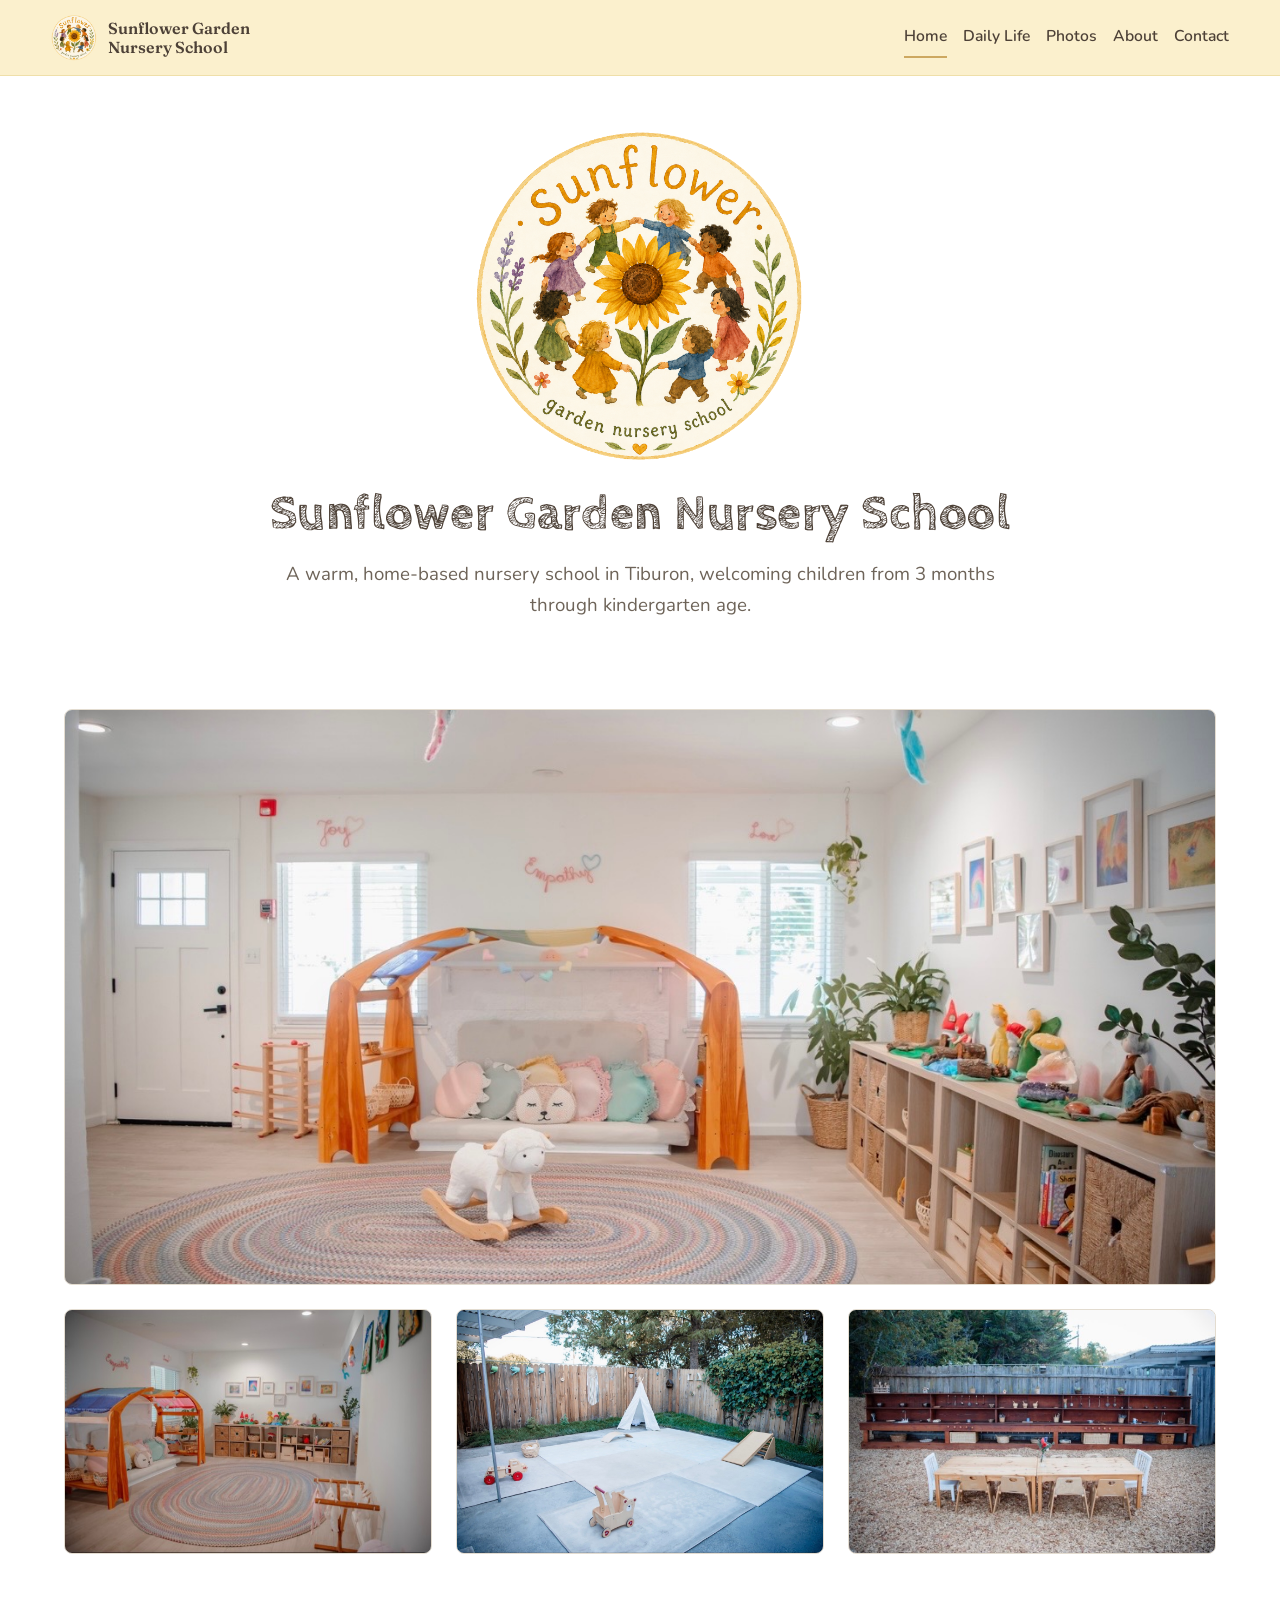
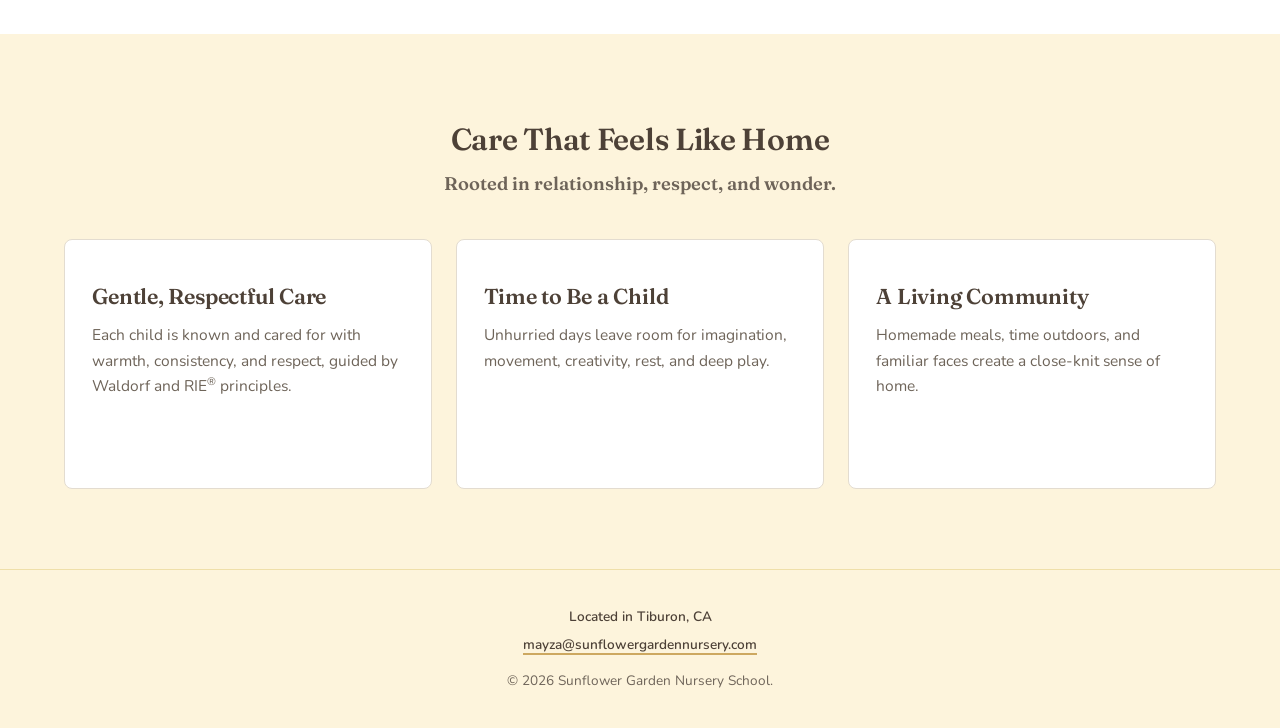
==== commit ecde9287: "Streamline nursery school site" ====
--- a/index.html
+++ b/index.html
@@ -4,10 +4,10 @@
     <meta charset="utf-8">
     <meta name="viewport" content="width=device-width, initial-scale=1">
     <meta name="theme-color" content="#fbf0cd">
-    <title>Sunflower Garden Nursery School | Belvedere Tiburon, CA</title>
+    <title>Sunflower Garden Nursery School | Home-Based Care in Tiburon</title>
     <meta
       name="description"
-      content="Sunflower Garden Nursery School is a licensed, home-based early childhood program in Belvedere Tiburon, California, inspired by Waldorf Early Childhood Education and RIE principles."
+      content="Licensed, home-based early childhood care in Tiburon for children from 3 months through kindergarten age."
     >
     <link rel="icon" href="assets/sunflower-logo-refined.png">
     <link rel="stylesheet" href="styles.css">
@@ -16,6 +16,10 @@
     <a class="skip-link" href="#main">Skip to content</a>
 
     <header class="site-header">
+      <a class="header-brand" href="index.html" aria-label="Sunflower Garden Nursery School home">
+        <img src="assets/sunflower-logo-refined.png" alt="">
+        <span>Sunflower Garden Nursery School</span>
+      </a>
       <button class="nav-toggle" type="button" aria-expanded="false" aria-controls="site-nav">
         <span class="sr-only">Open menu</span>
         <span class="nav-toggle-line"></span>
@@ -24,10 +28,10 @@
       </button>
       <nav class="site-nav" id="site-nav" aria-label="Primary navigation">
         <a href="index.html" aria-current="page">Home</a>
-        <a href="about.html">About</a>
         <a href="daily-life.html">Daily Life</a>
         <a href="photos.html">Photos</a>
-        <a href="contact.html">Contact Us</a>
+        <a href="about.html">About</a>
+        <a href="contact.html">Contact</a>
       </nav>
     </header>
 
@@ -36,6 +40,10 @@
         <div class="home-hero-inner">
           <img src="assets/sunflower-logo-refined.png" alt="Sunflower Garden Nursery School logo" class="hero-logo">
           <h1>Sunflower Garden Nursery School</h1>
+          <p class="hero-copy">
+            A warm, home-based nursery school in Tiburon, welcoming children from 3 months through
+            kindergarten age.
+          </p>
         </div>
       </section>
 
@@ -50,80 +58,31 @@
         </div>
       </section>
 
-      <section class="section pastel-paper">
-        <div class="section-shell intro-grid">
-          <div>
-            <p class="section-label">Our Mission &amp; Philosophy</p>
-            <h2>A gentle, unhurried childhood rooted in relationship, respect, and wonder.</h2>
-            <p>
-              Sunflower Garden Nursery School provides loving, individualized care in a peaceful,
-              nurturing environment inspired by the principles of Waldorf Early Childhood Education
-              and RIE<sup>&reg;</sup> (Resources for Infant Educarers).
-            </p>
-            <p>
-              We believe that the earliest years of life deserve meaningful relationships,
-              consistent daily rhythms, and a warm home environment where children develop security,
-              confidence, and belonging.
-            </p>
-            <p>
-              Our mission is to protect the magic of childhood while laying a strong foundation for
-              a lifetime of learning, compassion, creativity, and well-being.
-            </p>
-          </div>
-          <aside class="quiet-panel">
-            <h3>At a Glance</h3>
-            <ul class="check-list">
-              <li>Children from 3 months through kindergarten age</li>
-              <li>Waldorf-inspired beauty, simplicity, rhythm, and nature</li>
-              <li>Respectful care guided by RIE principles</li>
-              <li>English, Spanish, and Portuguese woven into daily life</li>
-              <li>Homemade meals and abundant outdoor time</li>
-            </ul>
-          </aside>
-        </div>
-      </section>
-
       <section class="section pastel-garden">
         <div class="section-shell">
           <div class="center-heading">
-            <p class="section-label">Whole-Child Care</p>
-            <h2>Body, mind, spirit, and the quiet confidence of belonging.</h2>
+            <p class="section-label">Care That Feels Like Home</p>
+            <h2>Rooted in relationship, respect, and wonder.</h2>
           </div>
 
-          <div class="care-list">
-            <article>
-              <h3>Waldorf-Inspired Care</h3>
+          <div class="feature-grid three">
+            <article class="feature-card">
+              <h3>Gentle, Respectful Care</h3>
               <p>
-                Beauty, simplicity, seasonal celebrations, artistic expression, and time in nature
-                help imagination and joyful learning flourish.
+                Each child is known and cared for with warmth, consistency, and respect, guided by
+                Waldorf and RIE<sup>&reg;</sup> principles.
               </p>
             </article>
-            <article>
-              <h3>Respectful RIE Care</h3>
+            <article class="feature-card">
+              <h3>Time to Be a Child</h3>
               <p>
-                Attentive caregiving, authentic communication, and freedom of movement support each
-                child as capable and competent.
+                Unhurried days leave room for imagination, movement, creativity, rest, and deep play.
               </p>
             </article>
-            <article>
-              <h3>Wholesome Nutrition</h3>
+            <article class="feature-card">
+              <h3>A Living Community</h3>
               <p>
-                Homemade meals are prepared with fresh ingredients and shared around a peaceful
-                community table.
-              </p>
-            </article>
-            <article>
-              <h3>Outdoor Life &amp; Nature</h3>
-              <p>
-                Children climb, dig, garden, explore the seasons, and spend generous unhurried time
-                outdoors.
-              </p>
-            </article>
-            <article>
-              <h3>Living Community</h3>
-              <p>
-                Continuity of care helps children build resilience, self-confidence, strong
-                relationships, and a love of learning.
+                Homemade meals, time outdoors, and familiar faces create a close-knit sense of home.
               </p>
             </article>
           </div>
--- a/styles.css
+++ b/styles.css
@@ -15,6 +15,7 @@
   --rose-light: #ffe7db;
   --sage: #d9b65f;
   --sage-light: #fff0d6;
+  --sage-wash: #edf3e7;
   --sky: #f3c995;
   --sky-light: #fff0d6;
   --line: #e3dcd0;
@@ -38,6 +39,9 @@
 }
 
 body {
+  display: flex;
+  flex-direction: column;
+  min-height: 100vh;
   margin: 0;
   background: var(--cream);
   color: var(--ink);
@@ -129,17 +133,44 @@
   z-index: 10;
   display: flex;
   align-items: center;
-  justify-content: center;
+  justify-content: space-between;
+  gap: 2rem;
   min-height: 76px;
   padding: 0.7rem 4vw;
   background: var(--header-yellow);
   border-bottom: 1px solid var(--header-line);
 }
 
+main {
+  flex: 1;
+}
+
+.header-brand {
+  display: inline-flex;
+  align-items: center;
+  gap: 0.65rem;
+  color: var(--olive-dark);
+  font-family: "Fraunces", Georgia, "Times New Roman", serif;
+  font-size: 1rem;
+  font-weight: 600;
+  line-height: 1.15;
+  text-decoration: none;
+}
+
+.header-brand img {
+  width: 46px;
+  height: 46px;
+  object-fit: contain;
+}
+
+.header-brand span {
+  max-width: 170px;
+}
+
 .site-nav {
   display: flex;
   align-items: center;
-  gap: 1.15rem;
+  gap: 1rem;
   color: var(--olive-dark);
   font-size: 0.98rem;
   font-weight: 600;
@@ -201,17 +232,6 @@
   display: none;
 }
 
-.page-hero::after {
-  content: "";
-  position: absolute;
-  left: 0;
-  right: 0;
-  bottom: 0;
-  height: 6px;
-  background: var(--butter);
-  opacity: 0.72;
-}
-
 .home-hero-inner,
 .page-hero-inner {
   position: relative;
@@ -223,7 +243,7 @@
 
 .page-hero {
   min-height: 0;
-  padding: 3rem 5vw 3.25rem;
+  padding: 2.75rem 5vw 3rem;
   background: #ffffff;
 }
 
@@ -311,7 +331,7 @@
 }
 
 .section {
-  padding: 6.25rem 5vw;
+  padding: 5rem 5vw;
 }
 
 .section-shell {
@@ -326,12 +346,93 @@
 
 .center-heading {
   max-width: 760px;
-  margin: 0 auto 3.5rem;
+  margin: 0 auto 2.75rem;
   text-align: center;
 }
 
 .center-heading h2 {
   margin-bottom: 0;
+}
+
+.fact-strip {
+  display: grid;
+  grid-template-columns: repeat(4, 1fr);
+  gap: 1rem;
+  border: 0;
+  background: transparent;
+  margin: 0;
+}
+
+.fact-strip div {
+  display: block;
+  min-width: 0;
+  padding: 1.5rem 1.4rem;
+  border: 1px solid var(--header-line);
+  border-radius: 16px;
+  background: var(--panel-yellow);
+}
+
+.fact-strip dt {
+  margin-bottom: 0.45rem;
+  color: var(--terracotta);
+  font-size: 0.8rem;
+  font-weight: 800;
+  letter-spacing: 0.08em;
+  text-transform: uppercase;
+}
+
+.fact-strip dd {
+  color: var(--olive-dark);
+  font-family: "Fraunces", Georgia, "Times New Roman", serif;
+  font-size: 1.08rem;
+  font-weight: 600;
+  line-height: 1.45;
+  text-align: left;
+}
+
+.step-list {
+  display: grid;
+  grid-template-columns: repeat(3, 1fr);
+  gap: 1rem;
+  margin: 0;
+  padding: 0;
+  list-style: none;
+}
+
+.step-list li {
+  display: flex;
+  gap: 1rem;
+  padding: 1.5rem;
+  border: 1px solid var(--header-line);
+  border-radius: 16px;
+  background: var(--panel-yellow);
+}
+
+.step-list li > span {
+  display: grid;
+  flex: 0 0 2.25rem;
+  width: 2.25rem;
+  height: 2.25rem;
+  place-items: center;
+  border-radius: 50%;
+  background: var(--header-yellow);
+  color: var(--olive-dark);
+  font-weight: 800;
+}
+
+.step-list h3 {
+  margin-bottom: 0.45rem;
+  font-size: 1.2rem;
+}
+
+.step-list p {
+  margin: 0;
+  color: var(--muted);
+}
+
+.center-action {
+  margin: 2rem 0 0;
+  text-align: center;
 }
 
 .pastel-paper,
@@ -346,10 +447,14 @@
   background: var(--panel-yellow);
 }
 
+.pastel-sage {
+  background: var(--sage-wash);
+}
+
 .intro-grid,
 .story-grid,
 .split-copy,
-.rhythm-wrap,
+.schedule-wrap,
 .enrollment-grid,
 .contact-grid {
   display: grid;
@@ -368,14 +473,14 @@
 }
 
 .split-copy,
-.rhythm-wrap {
+.schedule-wrap {
   grid-template-columns: minmax(240px, 0.75fr) minmax(0, 1.25fr);
 }
 
 .intro-grid h2,
 .story-block h2,
 .split-copy h2,
-.rhythm-intro h2,
+.schedule-intro h2,
 .program-card h2 {
   margin-bottom: 1.1rem;
 }
@@ -387,7 +492,7 @@
 .wide-copy p,
 .program-card p,
 .feature-card p,
-.rhythm-intro p {
+.schedule-intro p {
   color: var(--muted);
 }
 
@@ -566,12 +671,48 @@
   height: 140px;
   border-radius: 50%;
   object-fit: cover;
-  box-shadow: 0 0 0 6px var(--panel-yellow), 0 10px 22px rgba(101, 65, 38, 0.16);
-}
-
-/* Inside a yellow panel the ring would vanish, so ring in white instead. */
+  box-shadow: none;
+}
+
 .legacy-band .founder-portrait {
-  box-shadow: 0 0 0 6px #ffffff, 0 10px 22px rgba(101, 65, 38, 0.16);
+  box-shadow: none;
+}
+
+.person-story,
+.team-story {
+  display: grid;
+  gap: 3.5rem;
+  align-items: start;
+}
+
+.person-story {
+  grid-template-columns: minmax(220px, 300px) minmax(0, 1fr);
+}
+
+.team-story {
+  grid-template-columns: minmax(0, 1.15fr) minmax(360px, 0.85fr);
+}
+
+.team-story .team-members {
+  display: grid;
+  grid-template-columns: repeat(2, minmax(0, 1fr));
+  gap: 1.5rem;
+}
+
+.team-story .team-portrait {
+  width: min(170px, 100%);
+  height: auto;
+  aspect-ratio: 1;
+}
+
+.founder-portrait-large {
+  width: 100%;
+  height: auto;
+  aspect-ratio: 1;
+}
+
+.founder-story > .founder-portrait {
+  margin-top: 3rem;
 }
 
 .team-members {
@@ -579,7 +720,7 @@
   flex-wrap: wrap;
   justify-content: center;
   gap: 3.25rem;
-  margin-top: 3.25rem;
+  margin-top: 0;
 }
 
 .team-member {
@@ -596,11 +737,15 @@
   height: 210px;
   object-fit: cover;
   border-radius: 50%;
-  box-shadow: 0 0 0 6px #ffffff, 0 10px 22px rgba(101, 65, 38, 0.16);
-}
-
-.team-member figcaption h2 {
+  box-shadow: none;
+}
+
+.team-member-name {
   margin: 0;
+  color: var(--muted);
+  font-size: 1.15rem;
+  font-weight: 600;
+  letter-spacing: normal;
 }
 
 .facility-band {
@@ -609,15 +754,20 @@
 
 .facility-grid {
   display: grid;
-  grid-template-columns: 1fr 1fr;
+  grid-template-columns: 1fr 1fr 1fr;
   gap: 1.5rem;
 }
 
 .facility-tile {
-  aspect-ratio: 1 / 1;
+  aspect-ratio: 3 / 2;
   overflow: hidden;
   border: 1px solid var(--line);
   border-radius: 8px;
+}
+
+.facility-tile:first-child {
+  grid-column: 1 / -1;
+  aspect-ratio: 2 / 1;
 }
 
 .facility-tile img {
@@ -639,20 +789,101 @@
 
 .email-button {
   display: inline-block;
+  max-width: 100%;
   padding: 0.9rem 1.85rem;
   border-radius: 999px;
-  background: var(--olive-dark);
-  color: #ffffff;
+  border: 1px solid #d7c37f;
+  background: var(--butter);
+  color: var(--olive-dark);
   font-size: 1.1rem;
   font-weight: 700;
   text-decoration: none;
-  box-shadow: var(--shadow);
+  overflow-wrap: anywhere;
+  box-shadow: 0 6px 16px rgba(101, 65, 38, 0.08);
   transition: background 160ms ease, transform 160ms ease;
+}
+
+.contact-grid > * {
+  min-width: 0;
+}
+
+.contact-form {
+  display: grid;
+  gap: 1rem;
+  margin-top: 1.5rem;
+}
+
+.form-row {
+  display: grid;
+  grid-template-columns: 1fr 1fr;
+  gap: 1rem;
+}
+
+.form-field {
+  display: grid;
+  gap: 0.35rem;
+  margin: 0;
+}
+
+.form-field label {
+  color: var(--olive-dark);
+  font-size: 0.95rem;
+  font-weight: 700;
+}
+
+.form-field input,
+.form-field textarea {
+  width: 100%;
+  border: 1px solid var(--line);
+  border-radius: 8px;
+  background: #ffffff;
+  color: var(--ink);
+  font: inherit;
+  line-height: 1.4;
+}
+
+.form-field input {
+  min-height: 46px;
+  padding: 0.65rem 0.75rem;
+}
+
+.form-field textarea {
+  min-height: 120px;
+  padding: 0.7rem 0.75rem;
+  resize: vertical;
+}
+
+.form-field input:focus,
+.form-field textarea:focus {
+  outline: 3px solid rgba(205, 168, 96, 0.34);
+  outline-offset: 1px;
+  border-color: var(--sun);
+}
+
+.contact-form .email-button {
+  justify-self: start;
+  font-family: inherit;
+  cursor: pointer;
+}
+
+.form-note {
+  min-height: 1.5rem;
+  margin: 0;
+  color: var(--muted);
+  font-size: 0.92rem;
+}
+
+.contact-details {
+  max-width: 760px;
+  margin: 2.25rem auto 0;
+  color: var(--muted);
+  text-align: center;
 }
 
 .email-button:hover,
 .email-button:focus-visible {
-  background: var(--olive);
+  background: var(--sun);
+  color: var(--olive-dark);
   transform: translateY(-1px);
 }
 
@@ -769,7 +1000,7 @@
   display: flex;
   flex-wrap: wrap;
   gap: 0.9rem;
-  margin: 2.75rem 0 2rem;
+  margin: 1.75rem 0 1.5rem;
 }
 
 .activity-list span {
@@ -798,6 +1029,23 @@
   grid-template-columns: repeat(3, 1fr);
   gap: 1.5rem;
   margin-bottom: 2rem;
+}
+
+.activities-section {
+  padding-bottom: 3rem;
+}
+
+.activities-section .photo-grid,
+.gallery-section .photo-grid {
+  margin-bottom: 0;
+}
+
+.gallery-section {
+  padding-top: 2.5rem;
+}
+
+.outdoor-photo {
+  margin-top: 0;
 }
 
 .photo-tile {
@@ -922,7 +1170,7 @@
   }
 }
 
-.rhythm-intro {
+.schedule-intro {
   position: sticky;
   top: 104px;
 }
@@ -970,7 +1218,7 @@
   background: var(--paper);
 }
 
-.program-card p a {
+.program-card p a:not(.email-button) {
   color: var(--olive-dark);
   font-weight: 700;
   text-decoration-color: var(--sun);
@@ -1075,13 +1323,13 @@
     padding: 1rem 4vw 1.4rem;
     background: var(--header-yellow);
     border-bottom: 1px solid var(--header-line);
-    box-shadow: 0 18px 28px rgba(70, 62, 55, 0.12);
-    transform: translateY(-125%);
+    transform: translateY(-135%);
     transition: transform 200ms ease;
   }
 
   .site-nav.is-open {
     transform: translateY(0);
+    box-shadow: 0 18px 28px rgba(70, 62, 55, 0.12);
   }
 
   .site-nav a {
@@ -1096,12 +1344,26 @@
   .intro-grid,
   .story-grid,
   .split-copy,
-  .rhythm-wrap,
+  .schedule-wrap,
   .enrollment-grid,
   .contact-grid {
     grid-template-columns: 1fr;
   }
 
+  .person-story,
+  .team-story {
+    grid-template-columns: 1fr;
+  }
+
+  .founder-portrait-large {
+    width: min(280px, 100%);
+    margin-inline: auto;
+  }
+
+  .founder-story > .founder-portrait {
+    margin-top: 0;
+  }
+
   .feature-grid,
   .feature-grid.three {
     grid-template-columns: repeat(2, 1fr);
@@ -1115,6 +1377,11 @@
     grid-template-columns: repeat(2, 1fr);
   }
 
+  .fact-strip,
+  .step-list {
+    grid-template-columns: repeat(2, 1fr);
+  }
+
   .pillar-row,
   .pillar-row.is-flipped {
     grid-template-columns: 1fr;
@@ -1124,7 +1391,7 @@
     order: 0;
   }
 
-  .rhythm-intro {
+  .schedule-intro {
     position: static;
   }
 }
@@ -1146,7 +1413,7 @@
     padding-inline: 1rem;
   }
 
-  .brand span {
+  .header-brand span {
     max-width: 145px;
     line-height: 1.15;
   }
@@ -1158,7 +1425,7 @@
 
   .page-hero {
     min-height: auto;
-    padding: 3.75rem 1.25rem 4.5rem;
+    padding: 2.75rem 1.25rem 3rem;
   }
 
   .hero-logo {
@@ -1171,7 +1438,7 @@
   }
 
   .section {
-    padding: 4.75rem 1.25rem;
+    padding: 4rem 1.25rem;
   }
 
   .feature-grid,
@@ -1184,6 +1451,11 @@
   }
 
   .care-list {
+    grid-template-columns: 1fr;
+  }
+
+  .fact-strip,
+  .step-list {
     grid-template-columns: 1fr;
   }
 
@@ -1229,6 +1501,10 @@
 
   .activity-list {
     display: grid;
+    grid-template-columns: 1fr;
+  }
+
+  .form-row {
     grid-template-columns: 1fr;
   }
 
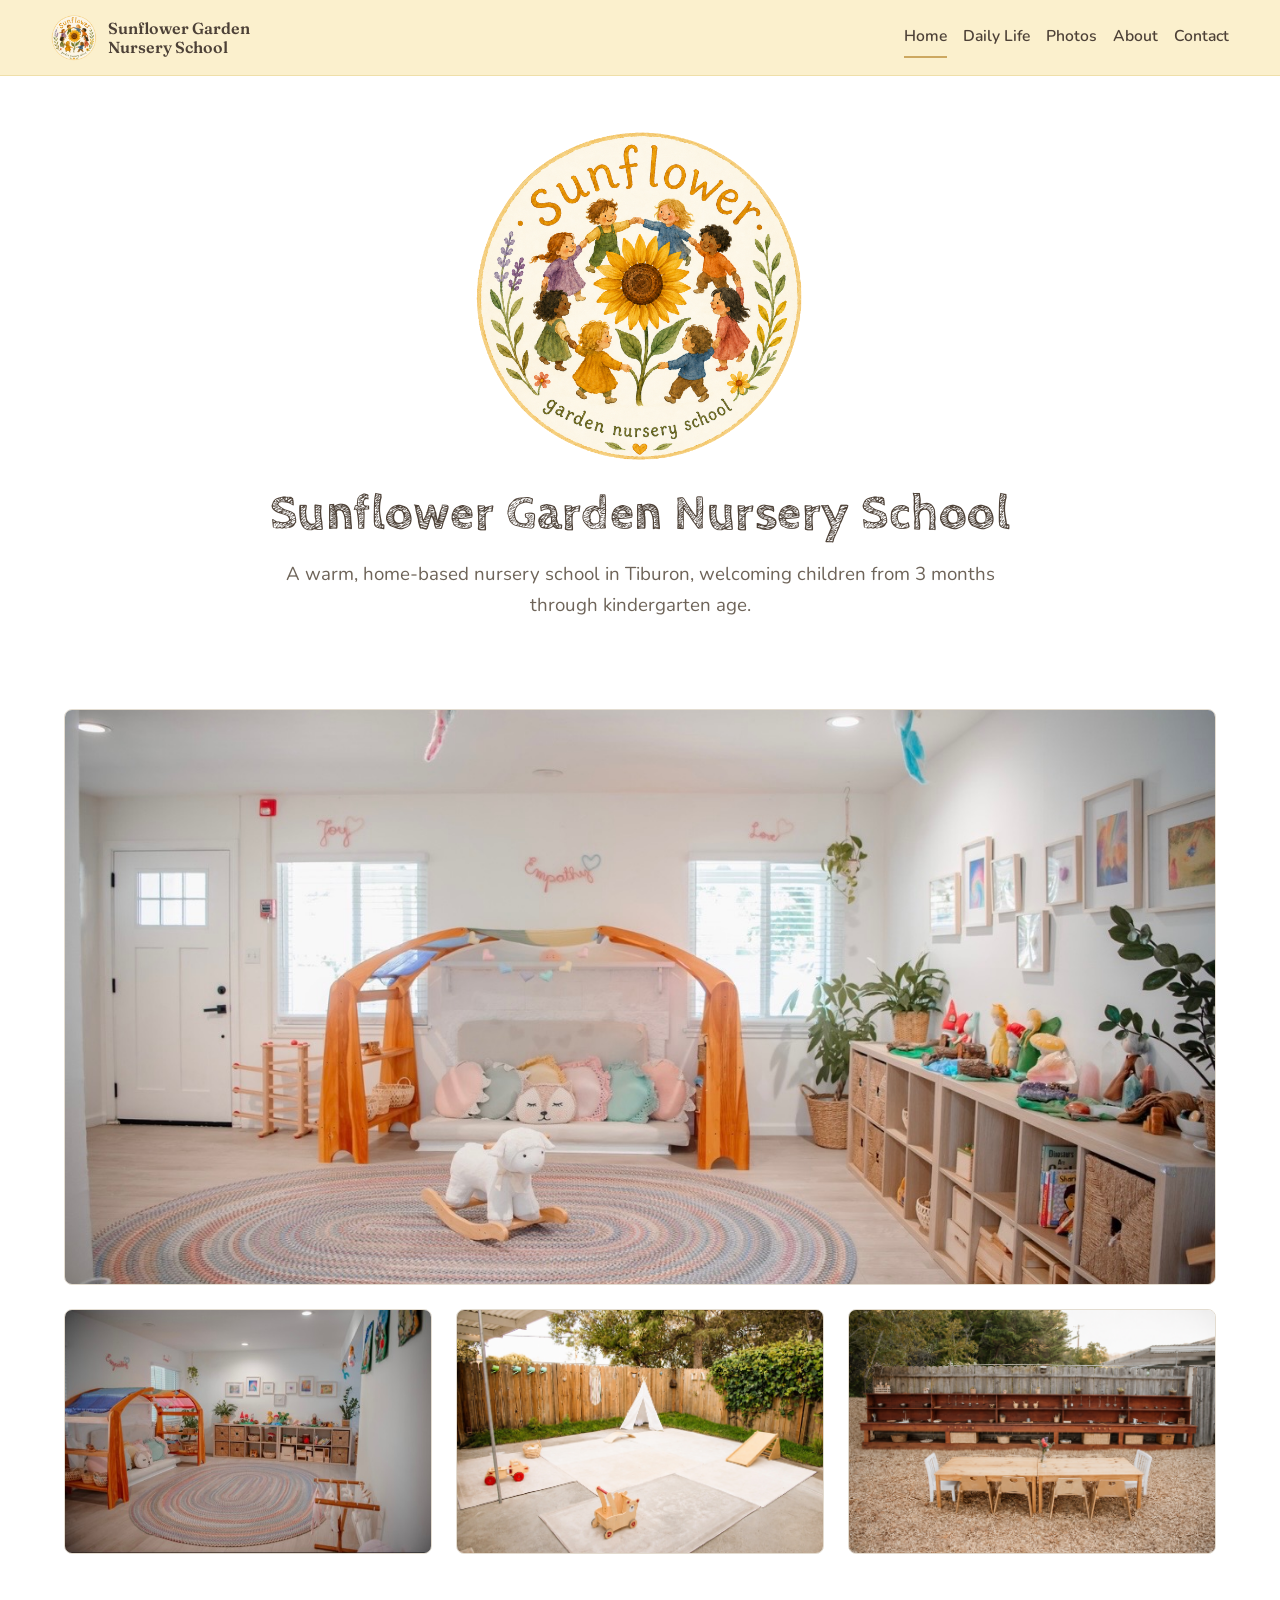
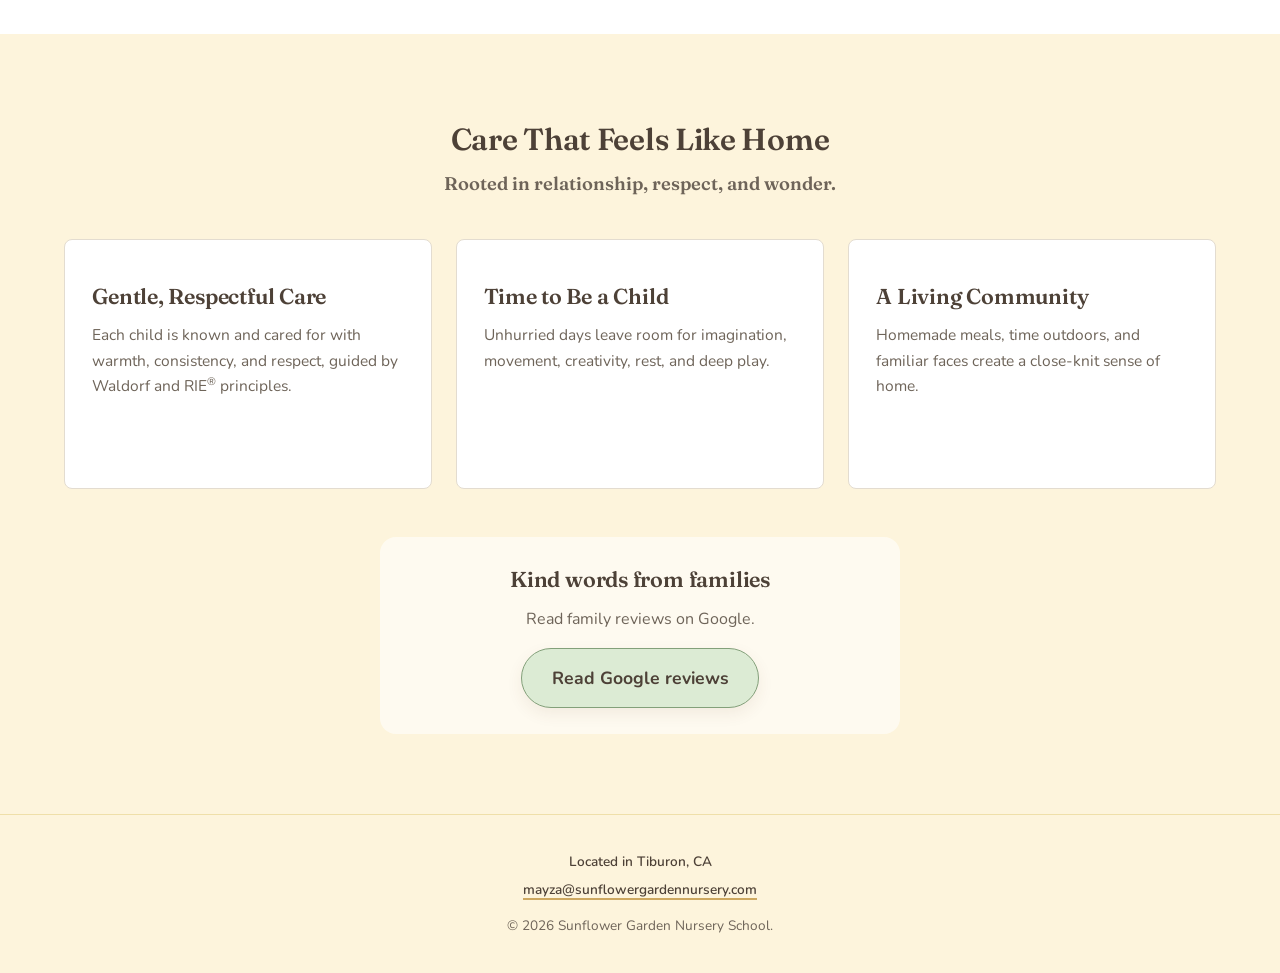
==== commit 3c287370: "Refine streamlined content and warmth" ====
--- a/index.html
+++ b/index.html
@@ -52,8 +52,8 @@
           <div class="facility-grid">
             <div class="facility-tile"><img src="assets/facility/facility2.jpeg" alt="The main indoor playroom with a wooden canopy daybed, natural toy shelves, and a lamb rocker on a round braided rug" loading="lazy" width="1320" height="866"></div>
             <div class="facility-tile"><img src="assets/facility/facility1.jpeg" alt="A cozy corner of the playroom with a canopy nap nook, toy cubbies, and framed children's artwork" loading="lazy" width="600" height="397"></div>
-            <div class="facility-tile"><img src="assets/facility/facility3.jpeg" alt="The fenced outdoor play yard with a canvas teepee, wooden ride-on toys, and a climbing ramp" loading="lazy" width="1320" height="881"></div>
-            <div class="facility-tile"><img src="assets/facility/facility4.jpeg" alt="An outdoor wooden mud kitchen and a child-sized table on a soft wood-chip play area" loading="lazy" width="600" height="397"></div>
+            <div class="facility-tile"><img src="assets/facility/facility3-warm.png" alt="The fenced outdoor play yard with a canvas teepee, wooden ride-on toys, and a climbing ramp" loading="lazy" width="1534" height="1025"></div>
+            <div class="facility-tile"><img src="assets/facility/facility4-warm.png" alt="An outdoor wooden mud kitchen and a child-sized table on a soft wood-chip play area" loading="lazy" width="1540" height="1021"></div>
           </div>
         </div>
       </section>
@@ -86,6 +86,12 @@
               </p>
             </article>
           </div>
+
+          <aside class="review-cta" aria-label="Google reviews">
+            <p class="section-label">Kind words from families</p>
+            <p>Read family reviews on Google.</p>
+            <a class="email-button" href="https://maps.app.goo.gl/DCizZrz6NguNV1KB9" target="_blank" rel="noopener">Read Google reviews</a>
+          </aside>
         </div>
       </section>
 
--- a/styles.css
+++ b/styles.css
@@ -16,6 +16,8 @@
   --sage: #d9b65f;
   --sage-light: #fff0d6;
   --sage-wash: #edf3e7;
+  --pastel-green: #dcebd4;
+  --pastel-green-deep: #83a07a;
   --sky: #f3c995;
   --sky-light: #fff0d6;
   --line: #e3dcd0;
@@ -580,8 +582,8 @@
 
 .sun-icon {
   border-radius: 50%;
-  background: var(--butter);
-  box-shadow: inset 0 0 0 11px var(--sun);
+  background: var(--pastel-green);
+  box-shadow: inset 0 0 0 11px var(--pastel-green-deep);
 }
 
 .sun-icon::after {
@@ -594,7 +596,7 @@
 
 .leaf-icon {
   border-radius: 50% 0 50% 0;
-  background: var(--leaf-muted);
+  background: var(--pastel-green-deep);
   transform: rotate(-18deg);
 }
 
@@ -611,6 +613,7 @@
 
 .garden-icon::before {
   left: 8px;
+  background: var(--pastel-green-deep);
   transform: rotate(-18deg);
 }
 
@@ -621,7 +624,7 @@
 }
 
 .circle-icon {
-  border: 4px solid var(--peach);
+  border: 4px solid var(--pastel-green-deep);
   border-radius: 50%;
 }
 
@@ -643,7 +646,7 @@
 .circle-icon::after {
   right: 5px;
   bottom: 8px;
-  background: var(--sun);
+  background: var(--pastel-green);
 }
 
 .story-block {
@@ -792,8 +795,8 @@
   max-width: 100%;
   padding: 0.9rem 1.85rem;
   border-radius: 999px;
-  border: 1px solid #d7c37f;
-  background: var(--butter);
+  border: 1px solid var(--pastel-green-deep);
+  background: var(--pastel-green);
   color: var(--olive-dark);
   font-size: 1.1rem;
   font-weight: 700;
@@ -805,6 +808,10 @@
 
 .contact-grid > * {
   min-width: 0;
+}
+
+.contact-form-shell {
+  max-width: 760px;
 }
 
 .contact-form {
@@ -873,18 +880,28 @@
   font-size: 0.92rem;
 }
 
-.contact-details {
-  max-width: 760px;
-  margin: 2.25rem auto 0;
-  color: var(--muted);
-  text-align: center;
-}
-
 .email-button:hover,
 .email-button:focus-visible {
-  background: var(--sun);
+  background: #c7dfbd;
   color: var(--olive-dark);
   transform: translateY(-1px);
+}
+
+.review-cta {
+  max-width: 520px;
+  margin: 3rem auto 0;
+  padding: 1.6rem 1.75rem;
+  border-radius: 16px;
+  background: rgba(255, 255, 255, 0.58);
+  text-align: center;
+}
+
+.review-cta .section-label {
+  font-size: 1.35rem;
+}
+
+.review-cta p:not(.section-label) {
+  color: var(--muted);
 }
 
 .care-list {
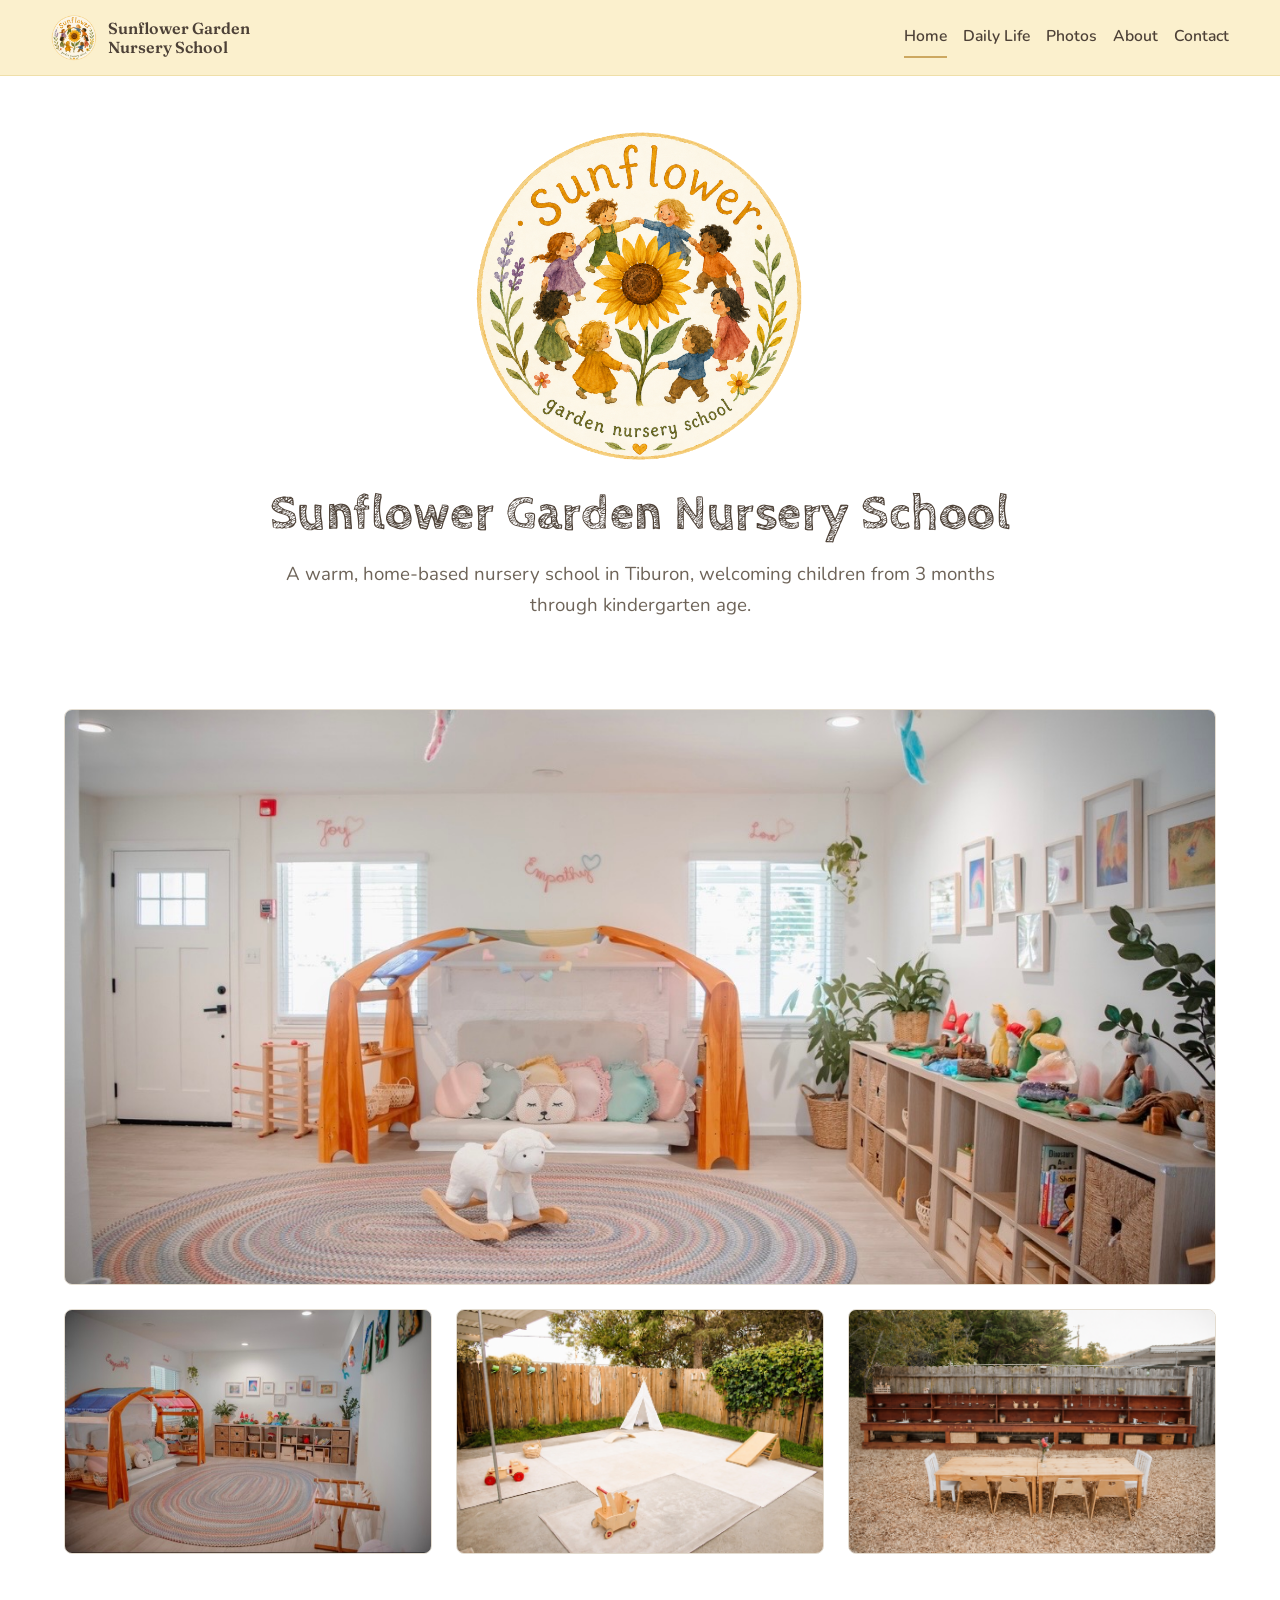
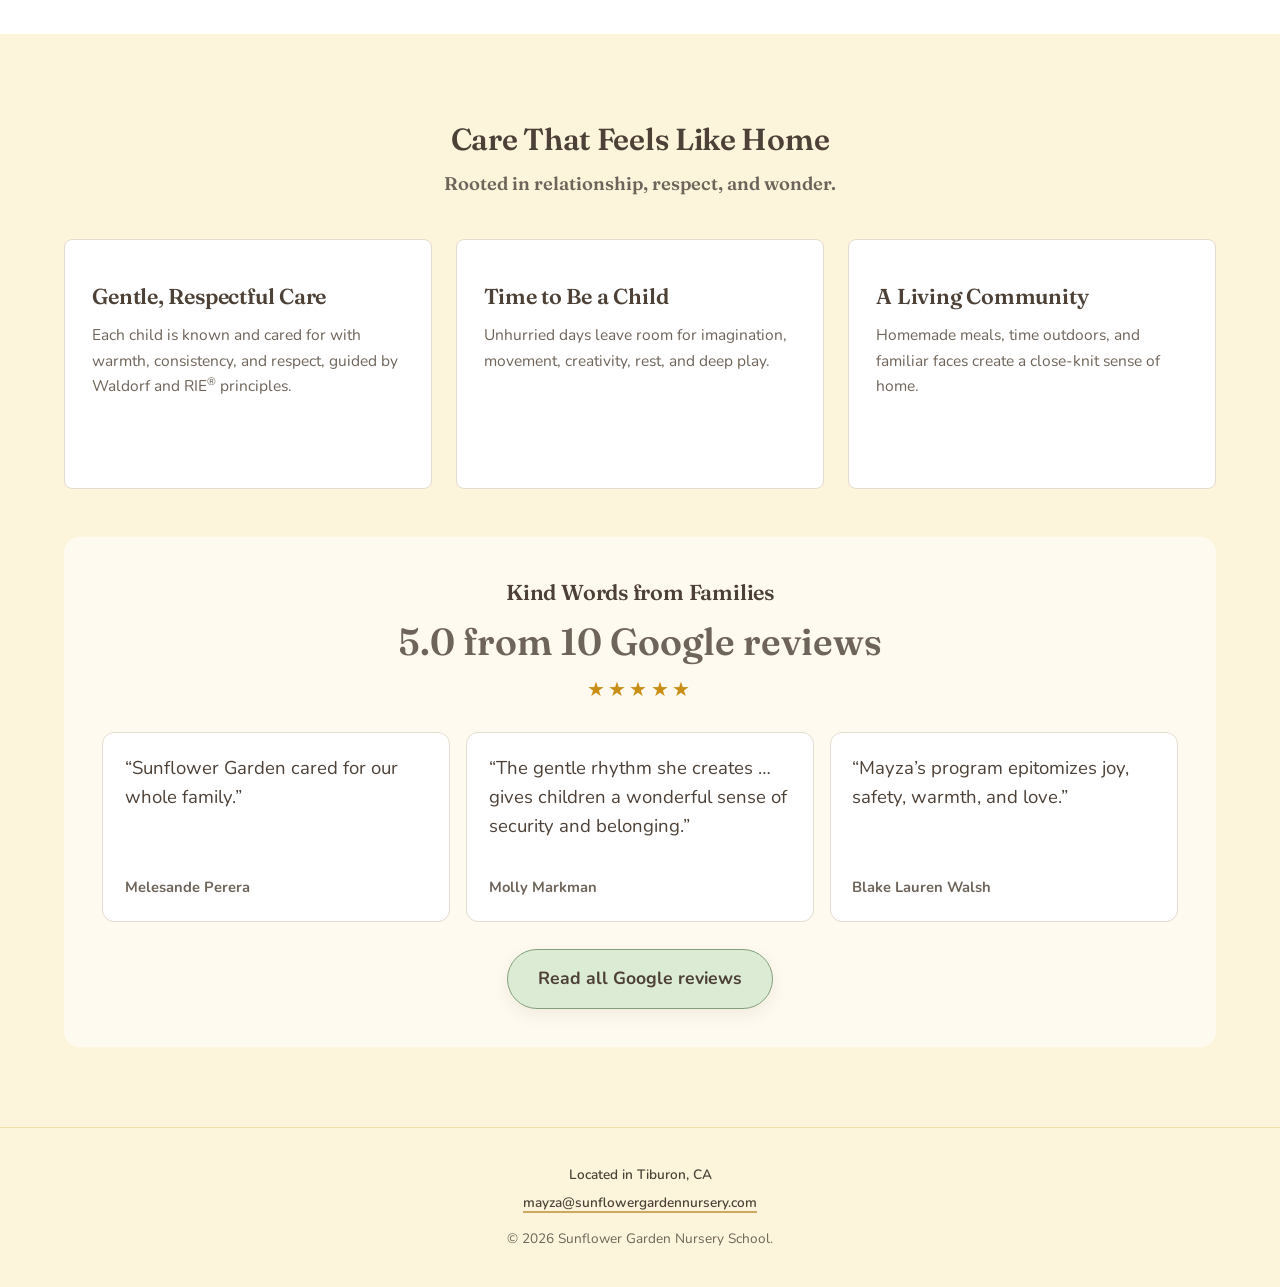
==== commit fd373690: "Show Google reviews on home page" ====
--- a/index.html
+++ b/index.html
@@ -87,10 +87,27 @@
             </article>
           </div>
 
-          <aside class="review-cta" aria-label="Google reviews">
-            <p class="section-label">Kind words from families</p>
-            <p>Read family reviews on Google.</p>
-            <a class="email-button" href="https://maps.app.goo.gl/DCizZrz6NguNV1KB9" target="_blank" rel="noopener">Read Google reviews</a>
+          <aside class="review-cta" aria-labelledby="google-reviews-title">
+            <p class="section-label">Kind Words from Families</p>
+            <h2 id="google-reviews-title">5.0 from 10 Google reviews</h2>
+            <p class="review-stars" aria-label="5 out of 5 stars"><span aria-hidden="true">★★★★★</span></p>
+
+            <div class="review-grid">
+              <figure class="review-card">
+                <blockquote>“Sunflower Garden cared for our whole family.”</blockquote>
+                <figcaption>Melesande Perera</figcaption>
+              </figure>
+              <figure class="review-card">
+                <blockquote>“The gentle rhythm she creates … gives children a wonderful sense of security and belonging.”</blockquote>
+                <figcaption>Molly Markman</figcaption>
+              </figure>
+              <figure class="review-card">
+                <blockquote>“Mayza’s program epitomizes joy, safety, warmth, and love.”</blockquote>
+                <figcaption>Blake Lauren Walsh</figcaption>
+              </figure>
+            </div>
+
+            <a class="email-button" href="https://maps.app.goo.gl/DCizZrz6NguNV1KB9" target="_blank" rel="noopener">Read all Google reviews</a>
           </aside>
         </div>
       </section>
--- a/styles.css
+++ b/styles.css
@@ -888,9 +888,8 @@
 }
 
 .review-cta {
-  max-width: 520px;
   margin: 3rem auto 0;
-  padding: 1.6rem 1.75rem;
+  padding: clamp(1.6rem, 3vw, 2.4rem);
   border-radius: 16px;
   background: rgba(255, 255, 255, 0.58);
   text-align: center;
@@ -900,8 +899,52 @@
   font-size: 1.35rem;
 }
 
-.review-cta p:not(.section-label) {
+.review-cta h2 {
+  margin: 0.35rem 0 0;
+  font-size: clamp(1.7rem, 3vw, 2.35rem);
+}
+
+.review-stars {
+  margin: 0.6rem 0 1.6rem;
+  color: #c98e16;
+  font-size: 1.25rem;
+  letter-spacing: 0.16em;
+}
+
+.review-grid {
+  display: grid;
+  grid-template-columns: repeat(3, 1fr);
+  gap: 1rem;
+  margin-bottom: 1.7rem;
+  text-align: left;
+}
+
+.review-card {
+  display: flex;
+  min-width: 0;
+  min-height: 190px;
+  margin: 0;
+  padding: 1.35rem;
+  flex-direction: column;
+  justify-content: space-between;
+  border: 1px solid var(--line);
+  border-radius: 12px;
+  background: var(--paper);
+}
+
+.review-card blockquote {
+  margin: 0;
+  color: var(--olive-dark);
+  font-family: var(--serif);
+  font-size: 1.16rem;
+  line-height: 1.55;
+}
+
+.review-card figcaption {
+  margin-top: 1.2rem;
   color: var(--muted);
+  font-size: 0.92rem;
+  font-weight: 700;
 }
 
 .care-list {
@@ -1394,6 +1437,10 @@
     grid-template-columns: repeat(2, 1fr);
   }
 
+  .review-grid {
+    grid-template-columns: 1fr;
+  }
+
   .fact-strip,
   .step-list {
     grid-template-columns: repeat(2, 1fr);
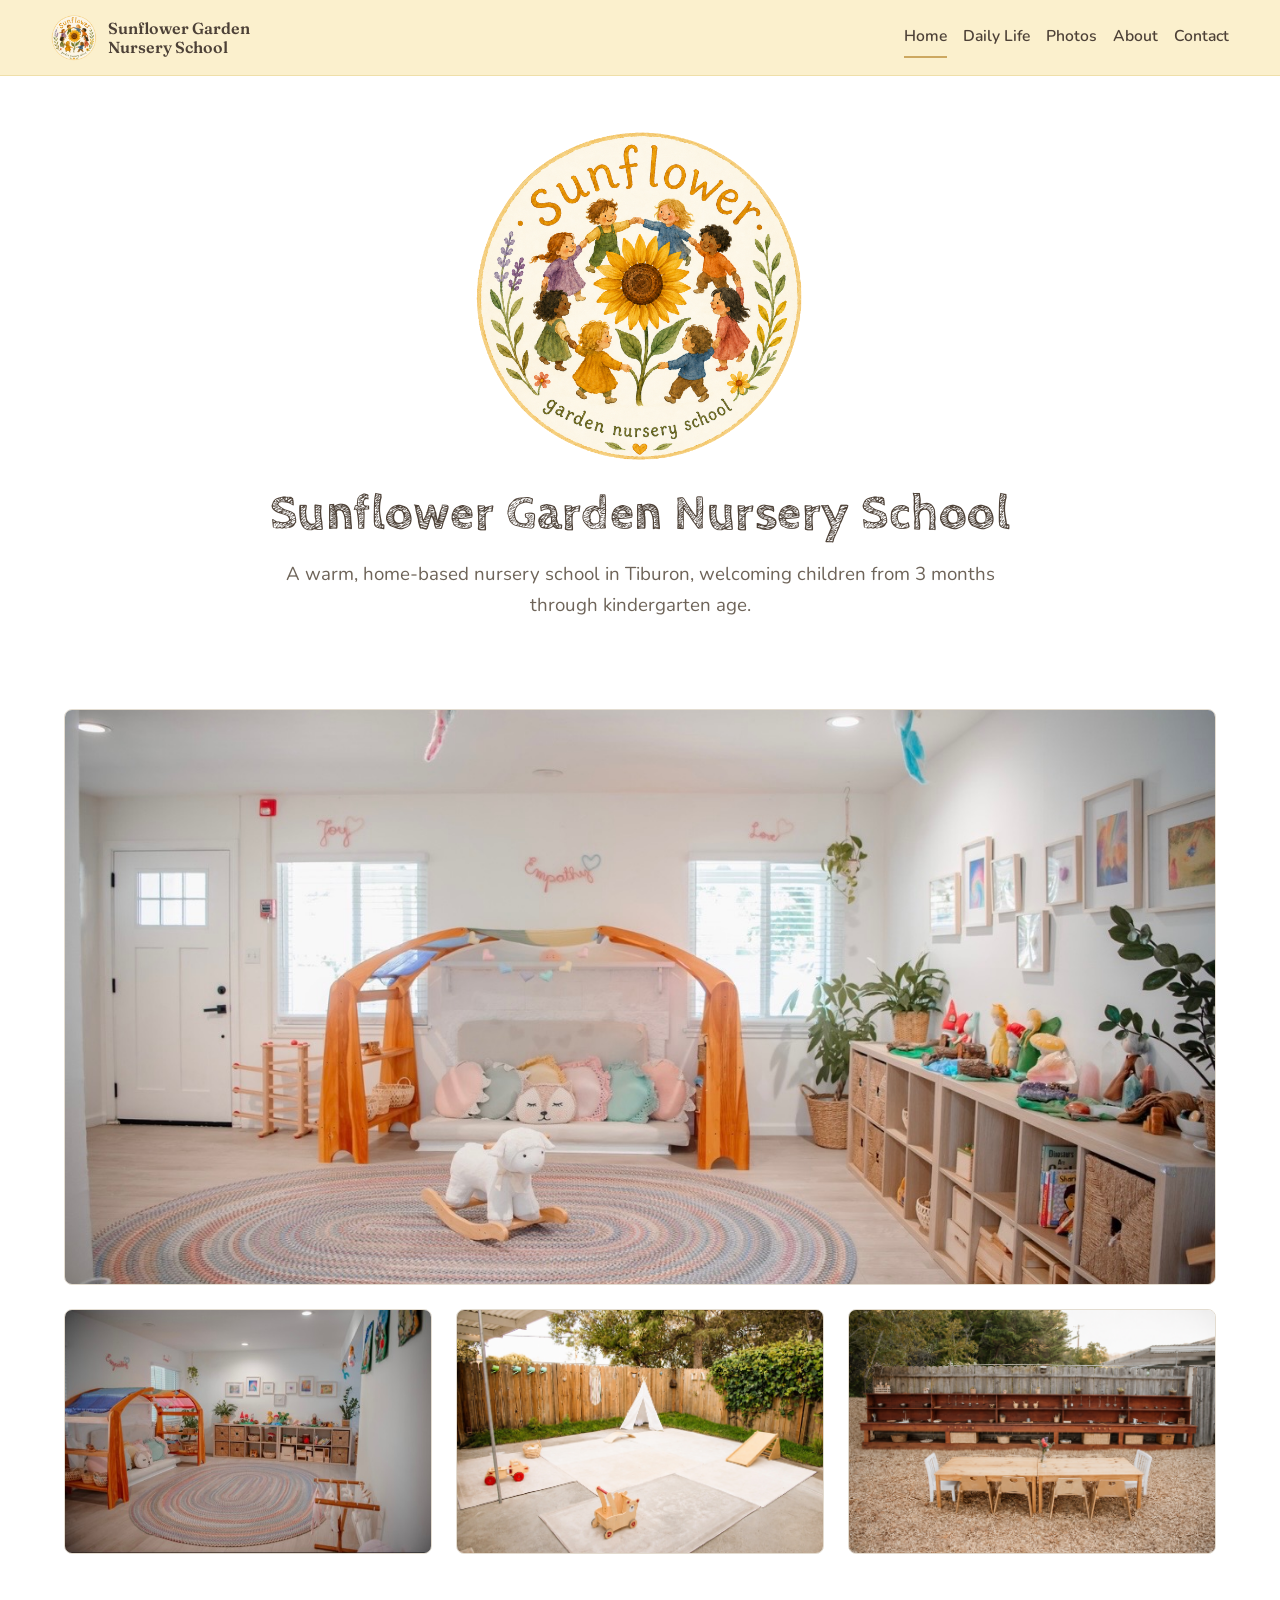
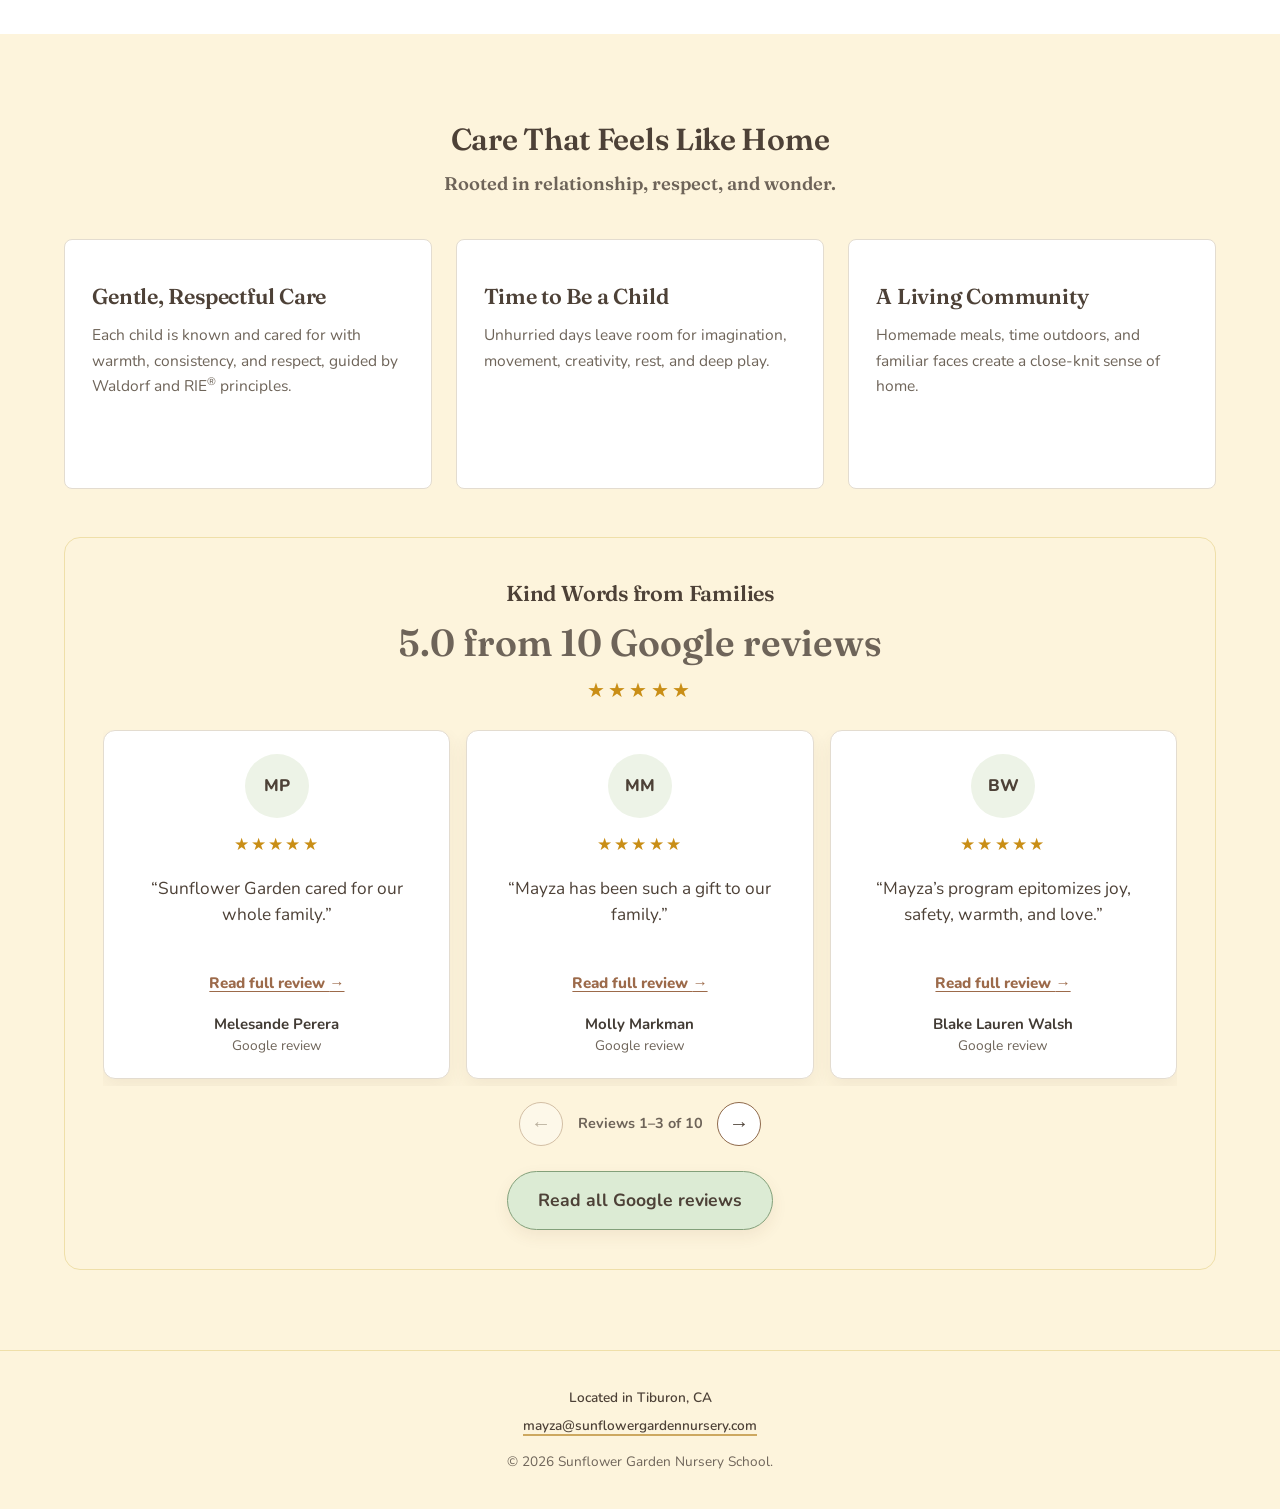
==== commit 397a26b5: "Add horizontal Google review carousel" ====
--- a/index.html
+++ b/index.html
@@ -92,19 +92,85 @@
             <h2 id="google-reviews-title">5.0 from 10 Google reviews</h2>
             <p class="review-stars" aria-label="5 out of 5 stars"><span aria-hidden="true">★★★★★</span></p>
 
-            <div class="review-grid">
-              <figure class="review-card">
-                <blockquote>“Sunflower Garden cared for our whole family.”</blockquote>
-                <figcaption>Melesande Perera</figcaption>
-              </figure>
-              <figure class="review-card">
-                <blockquote>“The gentle rhythm she creates … gives children a wonderful sense of security and belonging.”</blockquote>
-                <figcaption>Molly Markman</figcaption>
-              </figure>
-              <figure class="review-card">
-                <blockquote>“Mayza’s program epitomizes joy, safety, warmth, and love.”</blockquote>
-                <figcaption>Blake Lauren Walsh</figcaption>
-              </figure>
+            <div class="review-carousel" data-review-carousel>
+              <div class="review-track" id="google-review-track" role="region" aria-label="Family reviews" tabindex="0" data-review-track>
+                <figure class="review-card">
+                  <div class="review-avatar" aria-hidden="true">MP</div>
+                  <p class="review-card-stars" aria-label="5 out of 5 stars"><span aria-hidden="true">★★★★★</span></p>
+                  <blockquote>“Sunflower Garden cared for our whole family.”</blockquote>
+                  <a class="review-full-link" href="https://maps.app.goo.gl/DCizZrz6NguNV1KB9" target="_blank" rel="noopener" aria-label="Read Melesande Perera's full review on Google">Read full review <span aria-hidden="true">→</span></a>
+                  <figcaption><strong>Melesande Perera</strong><span>Google review</span></figcaption>
+                </figure>
+                <figure class="review-card">
+                  <div class="review-avatar" aria-hidden="true">MM</div>
+                  <p class="review-card-stars" aria-label="5 out of 5 stars"><span aria-hidden="true">★★★★★</span></p>
+                  <blockquote>“Mayza has been such a gift to our family.”</blockquote>
+                  <a class="review-full-link" href="https://maps.app.goo.gl/DCizZrz6NguNV1KB9" target="_blank" rel="noopener" aria-label="Read Molly Markman's full review on Google">Read full review <span aria-hidden="true">→</span></a>
+                  <figcaption><strong>Molly Markman</strong><span>Google review</span></figcaption>
+                </figure>
+                <figure class="review-card">
+                  <div class="review-avatar" aria-hidden="true">BW</div>
+                  <p class="review-card-stars" aria-label="5 out of 5 stars"><span aria-hidden="true">★★★★★</span></p>
+                  <blockquote>“Mayza’s program epitomizes joy, safety, warmth, and love.”</blockquote>
+                  <a class="review-full-link" href="https://maps.app.goo.gl/DCizZrz6NguNV1KB9" target="_blank" rel="noopener" aria-label="Read Blake Lauren Walsh's full review on Google">Read full review <span aria-hidden="true">→</span></a>
+                  <figcaption><strong>Blake Lauren Walsh</strong><span>Google review</span></figcaption>
+                </figure>
+                <figure class="review-card">
+                  <div class="review-avatar" aria-hidden="true">SH</div>
+                  <p class="review-card-stars" aria-label="5 out of 5 stars"><span aria-hidden="true">★★★★★</span></p>
+                  <blockquote>“Our kid has truly thrived at Sunflower Garden Nursery School.”</blockquote>
+                  <a class="review-full-link" href="https://maps.app.goo.gl/DCizZrz6NguNV1KB9" target="_blank" rel="noopener" aria-label="Read Shan and Han's full review on Google">Read full review <span aria-hidden="true">→</span></a>
+                  <figcaption><strong>Shan &amp; Han</strong><span>Google review</span></figcaption>
+                </figure>
+                <figure class="review-card">
+                  <div class="review-avatar" aria-hidden="true">NH</div>
+                  <p class="review-card-stars" aria-label="5 out of 5 stars"><span aria-hidden="true">★★★★★</span></p>
+                  <blockquote>“Mayza’s program is beyond our wildest expectations.”</blockquote>
+                  <a class="review-full-link" href="https://maps.app.goo.gl/DCizZrz6NguNV1KB9" target="_blank" rel="noopener" aria-label="Read Nathanial Henry's full review on Google">Read full review <span aria-hidden="true">→</span></a>
+                  <figcaption><strong>Nathanial Henry</strong><span>Google review</span></figcaption>
+                </figure>
+                <figure class="review-card">
+                  <div class="review-avatar" aria-hidden="true">AL</div>
+                  <p class="review-card-stars" aria-label="5 out of 5 stars"><span aria-hidden="true">★★★★★</span></p>
+                  <blockquote>“If I could give Sunflower Garden Nursery more than 5 stars, I would.”</blockquote>
+                  <a class="review-full-link" href="https://maps.app.goo.gl/DCizZrz6NguNV1KB9" target="_blank" rel="noopener" aria-label="Read Angela Lopez's full review on Google">Read full review <span aria-hidden="true">→</span></a>
+                  <figcaption><strong>Angela Lopez</strong><span>Google review</span></figcaption>
+                </figure>
+                <figure class="review-card">
+                  <div class="review-avatar" aria-hidden="true">LN</div>
+                  <p class="review-card-stars" aria-label="5 out of 5 stars"><span aria-hidden="true">★★★★★</span></p>
+                  <blockquote>“I knew immediately it was a good fit for my son.”</blockquote>
+                  <a class="review-full-link" href="https://maps.app.goo.gl/DCizZrz6NguNV1KB9" target="_blank" rel="noopener" aria-label="Read Lina Nguyen's full review on Google">Read full review <span aria-hidden="true">→</span></a>
+                  <figcaption><strong>Lina Nguyen</strong><span>Google review</span></figcaption>
+                </figure>
+                <figure class="review-card">
+                  <div class="review-avatar" aria-hidden="true">AB</div>
+                  <p class="review-card-stars" aria-label="5 out of 5 stars"><span aria-hidden="true">★★★★★</span></p>
+                  <blockquote>“It is hard to put into words how much Mayza, Mel and Sofia have meant to our family.”</blockquote>
+                  <a class="review-full-link" href="https://maps.app.goo.gl/DCizZrz6NguNV1KB9" target="_blank" rel="noopener" aria-label="Read Aida Banihashemi's full review on Google">Read full review <span aria-hidden="true">→</span></a>
+                  <figcaption><strong>Aida Banihashemi</strong><span>Google review</span></figcaption>
+                </figure>
+                <figure class="review-card">
+                  <div class="review-avatar" aria-hidden="true">PL</div>
+                  <p class="review-card-stars" aria-label="5 out of 5 stars"><span aria-hidden="true">★★★★★</span></p>
+                  <blockquote>“Mayza is one of the most loving people I’ve ever met.”</blockquote>
+                  <a class="review-full-link" href="https://maps.app.goo.gl/DCizZrz6NguNV1KB9" target="_blank" rel="noopener" aria-label="Read Paulina Lua's full review on Google">Read full review <span aria-hidden="true">→</span></a>
+                  <figcaption><strong>Paulina Lua</strong><span>Google review</span></figcaption>
+                </figure>
+                <figure class="review-card">
+                  <div class="review-avatar" aria-hidden="true">SO</div>
+                  <p class="review-card-stars" aria-label="5 out of 5 stars"><span aria-hidden="true">★★★★★</span></p>
+                  <blockquote>“I honestly can’t imagine a better place for him to have spent his early years.”</blockquote>
+                  <a class="review-full-link" href="https://maps.app.goo.gl/DCizZrz6NguNV1KB9" target="_blank" rel="noopener" aria-label="Read Sarah O'Brien's full review on Google">Read full review <span aria-hidden="true">→</span></a>
+                  <figcaption><strong>Sarah O’Brien</strong><span>Google review</span></figcaption>
+                </figure>
+              </div>
+
+              <div class="review-controls">
+                <button class="review-arrow" type="button" aria-label="Show previous reviews" aria-controls="google-review-track" data-review-prev>←</button>
+                <p class="review-status" aria-live="polite" data-review-status>Reviews 1–3 of 10</p>
+                <button class="review-arrow" type="button" aria-label="Show next reviews" aria-controls="google-review-track" data-review-next>→</button>
+              </div>
             </div>
 
             <a class="email-button" href="https://maps.app.goo.gl/DCizZrz6NguNV1KB9" target="_blank" rel="noopener">Read all Google reviews</a>
--- a/styles.css
+++ b/styles.css
@@ -890,8 +890,10 @@
 .review-cta {
   margin: 3rem auto 0;
   padding: clamp(1.6rem, 3vw, 2.4rem);
+  overflow: hidden;
+  border: 1px solid var(--header-line);
   border-radius: 16px;
-  background: rgba(255, 255, 255, 0.58);
+  background: var(--panel-yellow);
   text-align: center;
 }
 
@@ -905,45 +907,153 @@
 }
 
 .review-stars {
-  margin: 0.6rem 0 1.6rem;
+  margin: 0.6rem 0 1.4rem;
   color: #c98e16;
   font-size: 1.25rem;
   letter-spacing: 0.16em;
 }
 
-.review-grid {
-  display: grid;
-  grid-template-columns: repeat(3, 1fr);
+.review-carousel {
+  margin-bottom: 1.55rem;
+}
+
+.review-track {
+  display: flex;
   gap: 1rem;
-  margin-bottom: 1.7rem;
+  padding-bottom: 0.4rem;
+  overflow-x: auto;
+  overscroll-behavior-inline: contain;
+  scroll-behavior: smooth;
+  scroll-snap-type: x mandatory;
+  scrollbar-width: none;
   text-align: left;
+}
+
+.review-track::-webkit-scrollbar {
+  display: none;
+}
+
+.review-track:focus-visible {
+  outline: 3px solid rgba(156, 106, 74, 0.32);
+  outline-offset: 4px;
 }
 
 .review-card {
   display: flex;
-  min-width: 0;
-  min-height: 190px;
+  min-height: 330px;
   margin: 0;
-  padding: 1.35rem;
+  padding: 1.45rem;
+  flex: 0 0 calc((100% - 2rem) / 3);
   flex-direction: column;
-  justify-content: space-between;
   border: 1px solid var(--line);
   border-radius: 12px;
   background: var(--paper);
+  box-shadow: 0 8px 18px rgba(101, 65, 38, 0.07);
+  scroll-snap-align: start;
+}
+
+.review-avatar {
+  display: grid;
+  width: 64px;
+  height: 64px;
+  margin: 0 auto 0.85rem;
+  place-items: center;
+  border-radius: 50%;
+  background: var(--sage-wash);
+  color: var(--olive-dark);
+  font-size: 1.05rem;
+  font-weight: 800;
+}
+
+.review-card-stars {
+  margin: 0 0 1rem;
+  color: #c98e16;
+  font-size: 1.08rem;
+  letter-spacing: 0.12em;
+  text-align: center;
 }
 
 .review-card blockquote {
+  margin: 0 0 1.1rem;
+  flex: 1;
+  color: var(--olive-dark);
+  font-family: var(--serif);
+  font-size: 1.08rem;
+  line-height: 1.5;
+  text-align: center;
+}
+
+.review-full-link {
+  align-self: center;
+  margin-bottom: 1.1rem;
+  color: var(--terracotta);
+  font-size: 0.95rem;
+  font-weight: 800;
+  text-underline-offset: 0.22em;
+}
+
+.review-full-link:hover,
+.review-full-link:focus-visible {
+  color: var(--olive-dark);
+}
+
+.review-card figcaption {
+  display: flex;
+  gap: 0.15rem;
+  flex-direction: column;
+  align-items: center;
+  color: var(--muted);
+  font-size: 0.86rem;
+  line-height: 1.35;
+}
+
+.review-card figcaption strong {
+  color: var(--ink);
+  font-size: 0.94rem;
+  font-weight: 700;
+}
+
+.review-controls {
+  display: flex;
+  gap: 0.9rem;
+  margin-top: 1rem;
+  align-items: center;
+  justify-content: center;
+}
+
+.review-arrow {
+  display: inline-grid;
+  width: 44px;
+  height: 44px;
+  padding: 0;
+  place-items: center;
+  border: 1px solid var(--olive);
+  border-radius: 50%;
+  background: var(--paper);
+  color: var(--olive-dark);
+  cursor: pointer;
+  font: inherit;
+  font-size: 1.25rem;
+  transition: background 160ms ease, color 160ms ease, opacity 160ms ease, transform 160ms ease;
+}
+
+.review-arrow:hover:not(:disabled),
+.review-arrow:focus-visible:not(:disabled) {
+  background: var(--olive-dark);
+  color: var(--paper);
+  transform: translateY(-1px);
+}
+
+.review-arrow:disabled {
+  cursor: not-allowed;
+  opacity: 0.38;
+}
+
+.review-status {
+  min-width: 118px;
   margin: 0;
-  color: var(--olive-dark);
-  font-family: var(--serif);
-  font-size: 1.16rem;
-  line-height: 1.55;
-}
-
-.review-card figcaption {
-  margin-top: 1.2rem;
   color: var(--muted);
-  font-size: 0.92rem;
+  font-size: 0.9rem;
   font-weight: 700;
 }
 
@@ -1437,8 +1547,8 @@
     grid-template-columns: repeat(2, 1fr);
   }
 
-  .review-grid {
-    grid-template-columns: 1fr;
+  .review-card {
+    flex-basis: calc((100% - 1rem) / 2);
   }
 
   .fact-strip,
@@ -1471,6 +1581,11 @@
 
   h2 {
     font-size: 1.58rem;
+  }
+
+  .review-card {
+    min-height: 310px;
+    flex-basis: 100%;
   }
 
   .site-header {
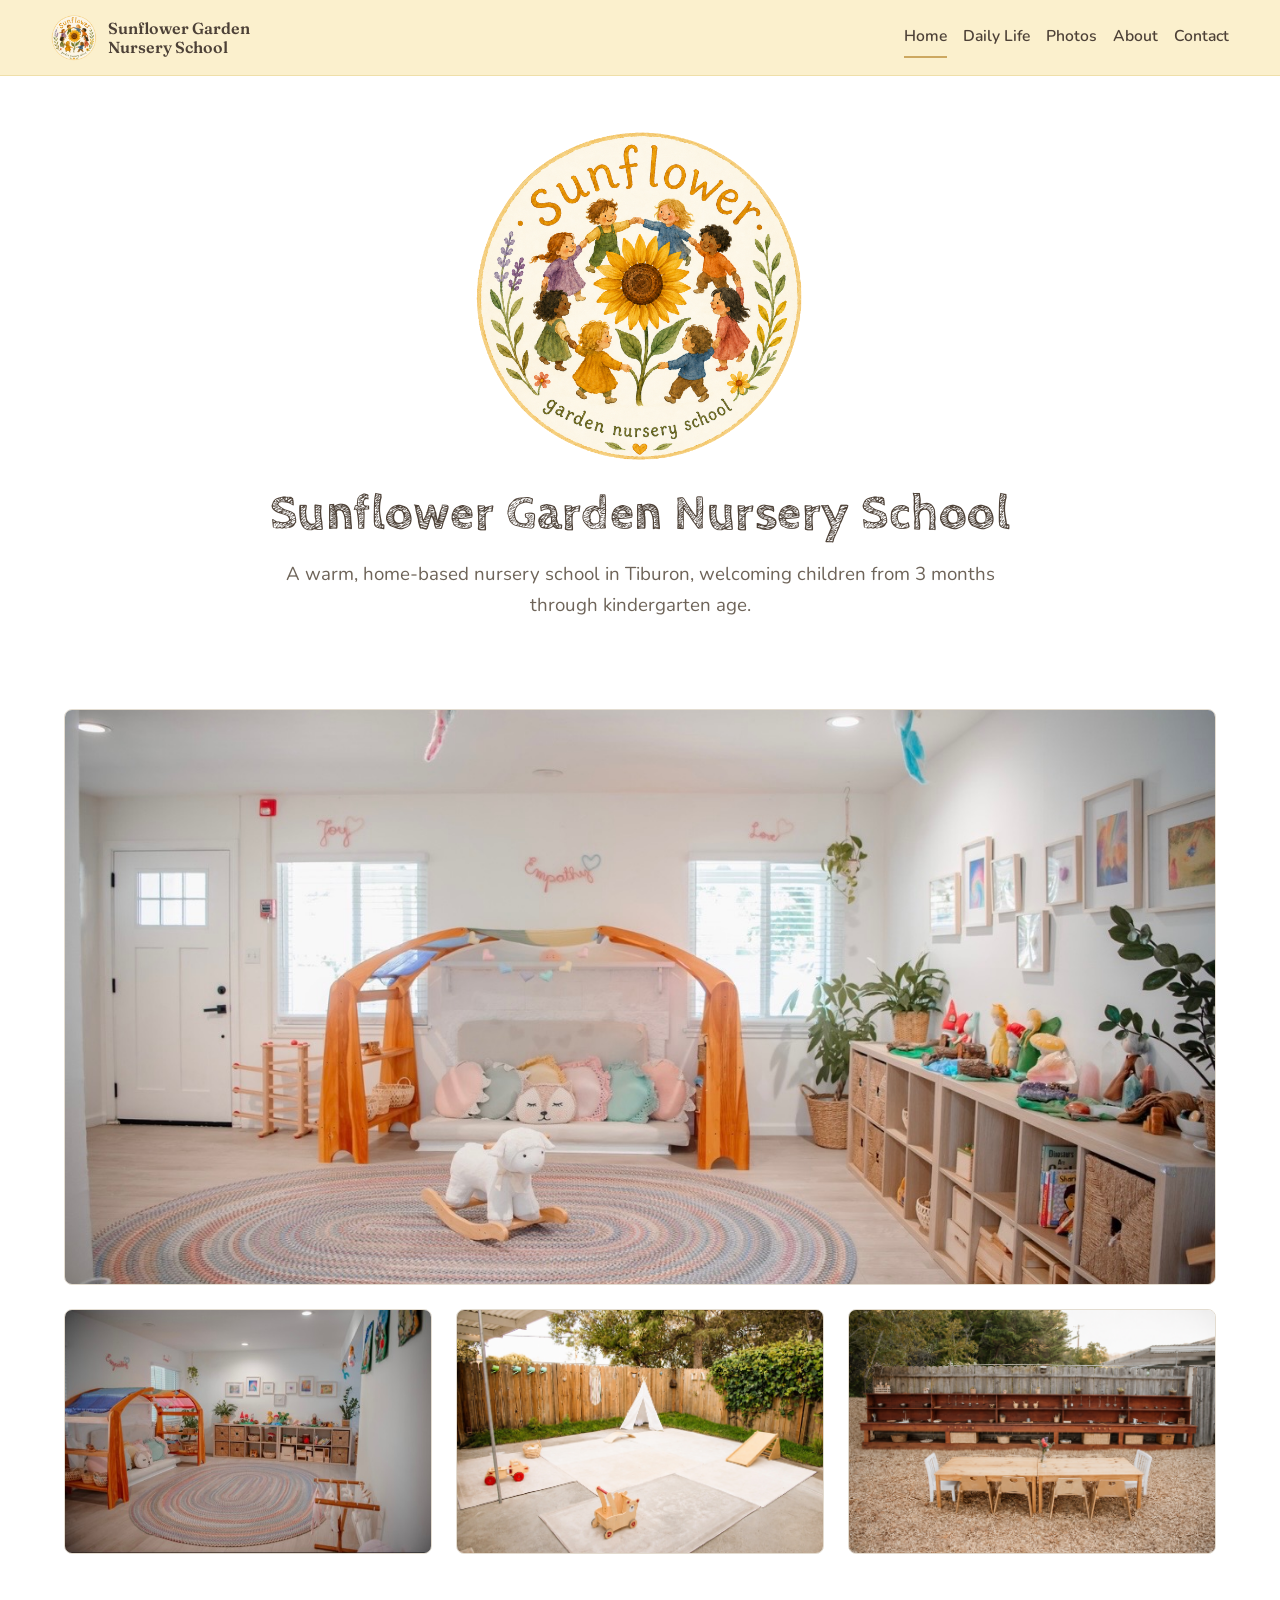
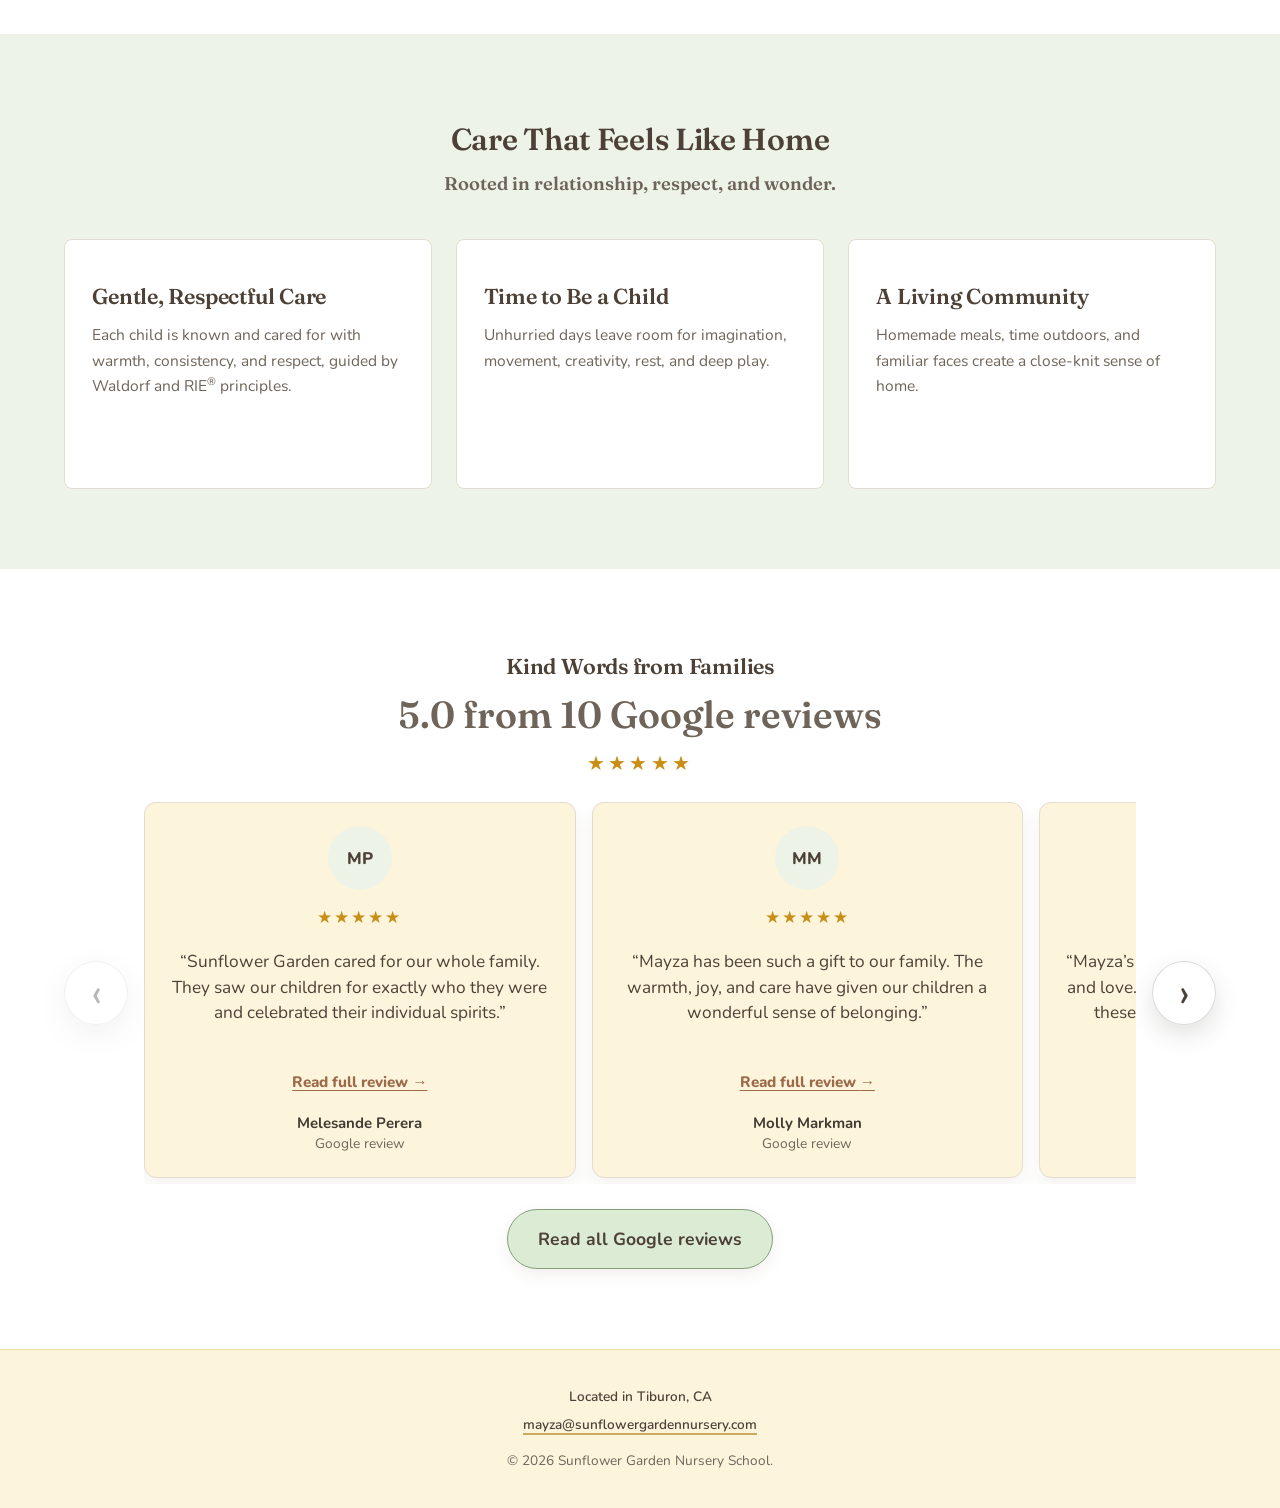
==== commit 5da95ddd: "Honest email fallback, contact map, and site-wide color rhythm - Contact form: mailto: handler now d" ====
--- a/index.html
+++ b/index.html
@@ -58,7 +58,7 @@
         </div>
       </section>
 
-      <section class="section pastel-garden">
+      <section class="section pastel-sage">
         <div class="section-shell">
           <div class="center-heading">
             <p class="section-label">Care That Feels Like Home</p>
@@ -86,7 +86,11 @@
               </p>
             </article>
           </div>
+        </div>
+      </section>
 
+      <section class="section pastel-paper">
+        <div class="section-shell">
           <aside class="review-cta" aria-labelledby="google-reviews-title">
             <p class="section-label">Kind Words from Families</p>
             <h2 id="google-reviews-title">5.0 from 10 Google reviews</h2>
@@ -97,79 +101,79 @@
                 <figure class="review-card">
                   <div class="review-avatar" aria-hidden="true">MP</div>
                   <p class="review-card-stars" aria-label="5 out of 5 stars"><span aria-hidden="true">★★★★★</span></p>
-                  <blockquote>“Sunflower Garden cared for our whole family.”</blockquote>
+                  <blockquote>“Sunflower Garden cared for our whole family. They saw our children for exactly who they were and celebrated their individual spirits.”</blockquote>
                   <a class="review-full-link" href="https://maps.app.goo.gl/DCizZrz6NguNV1KB9" target="_blank" rel="noopener" aria-label="Read Melesande Perera's full review on Google">Read full review <span aria-hidden="true">→</span></a>
                   <figcaption><strong>Melesande Perera</strong><span>Google review</span></figcaption>
                 </figure>
                 <figure class="review-card">
                   <div class="review-avatar" aria-hidden="true">MM</div>
                   <p class="review-card-stars" aria-label="5 out of 5 stars"><span aria-hidden="true">★★★★★</span></p>
-                  <blockquote>“Mayza has been such a gift to our family.”</blockquote>
+                  <blockquote>“Mayza has been such a gift to our family. The warmth, joy, and care have given our children a wonderful sense of belonging.”</blockquote>
                   <a class="review-full-link" href="https://maps.app.goo.gl/DCizZrz6NguNV1KB9" target="_blank" rel="noopener" aria-label="Read Molly Markman's full review on Google">Read full review <span aria-hidden="true">→</span></a>
                   <figcaption><strong>Molly Markman</strong><span>Google review</span></figcaption>
                 </figure>
                 <figure class="review-card">
                   <div class="review-avatar" aria-hidden="true">BW</div>
                   <p class="review-card-stars" aria-label="5 out of 5 stars"><span aria-hidden="true">★★★★★</span></p>
-                  <blockquote>“Mayza’s program epitomizes joy, safety, warmth, and love.”</blockquote>
+                  <blockquote>“Mayza’s program epitomizes joy, safety, warmth, and love. We have extreme gratitude for the gifts these amazing women gave our children.”</blockquote>
                   <a class="review-full-link" href="https://maps.app.goo.gl/DCizZrz6NguNV1KB9" target="_blank" rel="noopener" aria-label="Read Blake Lauren Walsh's full review on Google">Read full review <span aria-hidden="true">→</span></a>
                   <figcaption><strong>Blake Lauren Walsh</strong><span>Google review</span></figcaption>
                 </figure>
                 <figure class="review-card">
                   <div class="review-avatar" aria-hidden="true">SH</div>
                   <p class="review-card-stars" aria-label="5 out of 5 stars"><span aria-hidden="true">★★★★★</span></p>
-                  <blockquote>“Our kid has truly thrived at Sunflower Garden Nursery School.”</blockquote>
+                  <blockquote>“Our kid has truly thrived at Sunflower Garden Nursery School. Mayza and the staff are loving, attentive, and deeply respectful.”</blockquote>
                   <a class="review-full-link" href="https://maps.app.goo.gl/DCizZrz6NguNV1KB9" target="_blank" rel="noopener" aria-label="Read Shan and Han's full review on Google">Read full review <span aria-hidden="true">→</span></a>
                   <figcaption><strong>Shan &amp; Han</strong><span>Google review</span></figcaption>
                 </figure>
                 <figure class="review-card">
                   <div class="review-avatar" aria-hidden="true">NH</div>
                   <p class="review-card-stars" aria-label="5 out of 5 stars"><span aria-hidden="true">★★★★★</span></p>
-                  <blockquote>“Mayza’s program is beyond our wildest expectations.”</blockquote>
+                  <blockquote>“Mayza’s program is beyond our wildest expectations. The school is warm, loving, structured, and thoughtfully run by an incredible team.”</blockquote>
                   <a class="review-full-link" href="https://maps.app.goo.gl/DCizZrz6NguNV1KB9" target="_blank" rel="noopener" aria-label="Read Nathanial Henry's full review on Google">Read full review <span aria-hidden="true">→</span></a>
                   <figcaption><strong>Nathanial Henry</strong><span>Google review</span></figcaption>
                 </figure>
                 <figure class="review-card">
                   <div class="review-avatar" aria-hidden="true">AL</div>
                   <p class="review-card-stars" aria-label="5 out of 5 stars"><span aria-hidden="true">★★★★★</span></p>
-                  <blockquote>“If I could give Sunflower Garden Nursery more than 5 stars, I would.”</blockquote>
+                  <blockquote>“If I could give Sunflower Garden more than five stars, I would. Mayza’s loving care has meant so much to our family.”</blockquote>
                   <a class="review-full-link" href="https://maps.app.goo.gl/DCizZrz6NguNV1KB9" target="_blank" rel="noopener" aria-label="Read Angela Lopez's full review on Google">Read full review <span aria-hidden="true">→</span></a>
                   <figcaption><strong>Angela Lopez</strong><span>Google review</span></figcaption>
                 </figure>
                 <figure class="review-card">
                   <div class="review-avatar" aria-hidden="true">LN</div>
                   <p class="review-card-stars" aria-label="5 out of 5 stars"><span aria-hidden="true">★★★★★</span></p>
-                  <blockquote>“I knew immediately it was a good fit for my son.”</blockquote>
+                  <blockquote>“I knew immediately it was a good fit for my son. Mayza’s home-based program felt warm, thoughtful, and welcoming from the start.”</blockquote>
                   <a class="review-full-link" href="https://maps.app.goo.gl/DCizZrz6NguNV1KB9" target="_blank" rel="noopener" aria-label="Read Lina Nguyen's full review on Google">Read full review <span aria-hidden="true">→</span></a>
                   <figcaption><strong>Lina Nguyen</strong><span>Google review</span></figcaption>
                 </figure>
                 <figure class="review-card">
                   <div class="review-avatar" aria-hidden="true">AB</div>
                   <p class="review-card-stars" aria-label="5 out of 5 stars"><span aria-hidden="true">★★★★★</span></p>
-                  <blockquote>“It is hard to put into words how much Mayza, Mel and Sofia have meant to our family.”</blockquote>
+                  <blockquote>“It is hard to put into words how much Mayza, Mel, and Sofia have meant to our family over the past two years.”</blockquote>
                   <a class="review-full-link" href="https://maps.app.goo.gl/DCizZrz6NguNV1KB9" target="_blank" rel="noopener" aria-label="Read Aida Banihashemi's full review on Google">Read full review <span aria-hidden="true">→</span></a>
                   <figcaption><strong>Aida Banihashemi</strong><span>Google review</span></figcaption>
                 </figure>
                 <figure class="review-card">
                   <div class="review-avatar" aria-hidden="true">PL</div>
                   <p class="review-card-stars" aria-label="5 out of 5 stars"><span aria-hidden="true">★★★★★</span></p>
-                  <blockquote>“Mayza is one of the most loving people I’ve ever met.”</blockquote>
+                  <blockquote>“Mayza is one of the most loving people I’ve ever met. She went above and beyond and enriched our daughter’s early years.”</blockquote>
                   <a class="review-full-link" href="https://maps.app.goo.gl/DCizZrz6NguNV1KB9" target="_blank" rel="noopener" aria-label="Read Paulina Lua's full review on Google">Read full review <span aria-hidden="true">→</span></a>
                   <figcaption><strong>Paulina Lua</strong><span>Google review</span></figcaption>
                 </figure>
                 <figure class="review-card">
                   <div class="review-avatar" aria-hidden="true">SO</div>
                   <p class="review-card-stars" aria-label="5 out of 5 stars"><span aria-hidden="true">★★★★★</span></p>
-                  <blockquote>“I honestly can’t imagine a better place for him to have spent his early years.”</blockquote>
+                  <blockquote>“I honestly can’t imagine a better place for my son’s early years. The care and consistency have meant everything to our family.”</blockquote>
                   <a class="review-full-link" href="https://maps.app.goo.gl/DCizZrz6NguNV1KB9" target="_blank" rel="noopener" aria-label="Read Sarah O'Brien's full review on Google">Read full review <span aria-hidden="true">→</span></a>
                   <figcaption><strong>Sarah O’Brien</strong><span>Google review</span></figcaption>
                 </figure>
               </div>
 
               <div class="review-controls">
-                <button class="review-arrow" type="button" aria-label="Show previous reviews" aria-controls="google-review-track" data-review-prev>←</button>
-                <p class="review-status" aria-live="polite" data-review-status>Reviews 1–3 of 10</p>
-                <button class="review-arrow" type="button" aria-label="Show next reviews" aria-controls="google-review-track" data-review-next>→</button>
+                <button class="review-arrow" type="button" aria-label="Show previous reviews" aria-controls="google-review-track" data-review-prev>‹</button>
+                <p class="review-status sr-only" aria-live="polite" data-review-status>Reviews 1–2 of 10</p>
+                <button class="review-arrow" type="button" aria-label="Show next reviews" aria-controls="google-review-track" data-review-next>›</button>
               </div>
             </div>
 
--- a/styles.css
+++ b/styles.css
@@ -283,6 +283,23 @@
   box-shadow: var(--shadow);
 }
 
+.map-embed {
+  overflow: hidden;
+  width: 100%;
+  max-width: 760px;
+  aspect-ratio: 16 / 9;
+  margin: 0 auto;
+  border: 1px solid var(--line);
+  border-radius: 12px;
+  box-shadow: var(--shadow);
+}
+
+.map-embed iframe {
+  width: 100%;
+  height: 100%;
+  border: 0;
+}
+
 .section-label {
   margin: 0 0 0.5rem;
   color: var(--olive-dark);
@@ -371,7 +388,7 @@
   padding: 1.5rem 1.4rem;
   border: 1px solid var(--header-line);
   border-radius: 16px;
-  background: var(--panel-yellow);
+  background: var(--paper);
 }
 
 .fact-strip dt {
@@ -573,6 +590,45 @@
   font-size: 0.97rem;
 }
 
+.feature-card.has-photo {
+  min-height: 0;
+  padding: 0;
+  overflow: hidden;
+}
+
+.feature-card-photo {
+  width: 100%;
+  height: 220px;
+  object-fit: cover;
+}
+
+.feature-card-copy {
+  padding: 1.4rem 1.5rem 1.6rem;
+}
+
+.feature-card.has-photo h3 {
+  margin-top: 0;
+}
+
+.about-intro-gallery {
+  display: grid;
+  grid-template-columns: minmax(0, 1.35fr) minmax(220px, 0.65fr);
+  grid-template-rows: repeat(2, 190px);
+  gap: 1rem;
+  margin: 2.25rem 0 2rem;
+}
+
+.about-intro-gallery img {
+  width: 100%;
+  height: 100%;
+  border-radius: 10px;
+  object-fit: cover;
+}
+
+.about-intro-gallery .about-intro-main {
+  grid-row: 1 / 3;
+}
+
 .feature-icon {
   position: relative;
   display: block;
@@ -811,7 +867,42 @@
 }
 
 .contact-form-shell {
-  max-width: 760px;
+  display: grid;
+  max-width: var(--max);
+  grid-template-columns: minmax(0, 0.9fr) minmax(0, 1.1fr);
+  gap: 2rem;
+  align-items: stretch;
+}
+
+.contact-photo-story {
+  display: grid;
+  grid-template-rows: auto 1fr;
+  padding: 0;
+  overflow: hidden;
+  border: 1px solid var(--line);
+  border-radius: 10px;
+  background: var(--pastel-green);
+}
+
+.contact-photo-story img {
+  width: 100%;
+  height: 100%;
+  min-height: 320px;
+  object-fit: cover;
+}
+
+.contact-photo-copy {
+  padding: 1.9rem 1.75rem 1.6rem;
+}
+
+.contact-photo-copy h2 {
+  margin-bottom: 0.8rem;
+  font-size: clamp(1.45rem, 2.4vw, 2rem);
+}
+
+.contact-photo-copy p:last-child {
+  margin: 0;
+  color: var(--muted);
 }
 
 .contact-form {
@@ -880,6 +971,78 @@
   font-size: 0.92rem;
 }
 
+.link-button {
+  justify-self: start;
+  padding: 0;
+  border: 0;
+  background: none;
+  color: var(--olive-dark);
+  font: inherit;
+  font-size: 0.92rem;
+  text-decoration: underline;
+  text-underline-offset: 3px;
+  cursor: pointer;
+}
+
+.link-button[hidden] {
+  display: none;
+}
+
+.link-button:hover,
+.link-button:focus-visible {
+  color: var(--ink);
+}
+
+.email-fallback {
+  display: grid;
+  gap: 0.6rem;
+  padding: 1.1rem;
+  border: 1px solid var(--line);
+  border-radius: 10px;
+  background: var(--pastel-green);
+}
+
+.email-fallback[hidden] {
+  display: none;
+}
+
+.email-fallback-label {
+  color: var(--olive-dark);
+  font-size: 0.95rem;
+  font-weight: 700;
+}
+
+.email-fallback textarea {
+  width: 100%;
+  min-height: 170px;
+  padding: 0.7rem 0.75rem;
+  border: 1px solid var(--line);
+  border-radius: 8px;
+  background: #ffffff;
+  color: var(--ink);
+  font: inherit;
+  line-height: 1.4;
+  resize: vertical;
+}
+
+.email-fallback-actions {
+  display: flex;
+  flex-wrap: wrap;
+  gap: 0.75rem 1rem;
+  align-items: center;
+}
+
+.email-button-quiet {
+  padding: 0.6rem 1.2rem;
+  font-size: 0.98rem;
+}
+
+.email-fallback-address {
+  color: var(--olive-dark);
+  font-size: 0.92rem;
+  overflow-wrap: anywhere;
+}
+
 .email-button:hover,
 .email-button:focus-visible {
   background: #c7dfbd;
@@ -888,12 +1051,6 @@
 }
 
 .review-cta {
-  margin: 3rem auto 0;
-  padding: clamp(1.6rem, 3vw, 2.4rem);
-  overflow: hidden;
-  border: 1px solid var(--header-line);
-  border-radius: 16px;
-  background: var(--panel-yellow);
   text-align: center;
 }
 
@@ -914,7 +1071,9 @@
 }
 
 .review-carousel {
+  position: relative;
   margin-bottom: 1.55rem;
+  padding-inline: clamp(3.8rem, 7vw, 5rem);
 }
 
 .review-track {
@@ -925,6 +1084,9 @@
   overscroll-behavior-inline: contain;
   scroll-behavior: smooth;
   scroll-snap-type: x mandatory;
+  /* Insets the snap point from the true edge, so the card just scrolled past
+     stays partly visible instead of vanishing -- a sign there's more before it. */
+  scroll-padding-inline: clamp(1.75rem, 4vw, 2.75rem);
   scrollbar-width: none;
   text-align: left;
 }
@@ -940,14 +1102,14 @@
 
 .review-card {
   display: flex;
-  min-height: 330px;
+  min-height: 370px;
   margin: 0;
   padding: 1.45rem;
-  flex: 0 0 calc((100% - 2rem) / 3);
+  flex: 0 0 43.5%;
   flex-direction: column;
   border: 1px solid var(--line);
   border-radius: 12px;
-  background: var(--paper);
+  background: var(--panel-yellow);
   box-shadow: 0 8px 18px rgba(101, 65, 38, 0.07);
   scroll-snap-align: start;
 }
@@ -1014,34 +1176,47 @@
 }
 
 .review-controls {
-  display: flex;
-  gap: 0.9rem;
-  margin-top: 1rem;
-  align-items: center;
-  justify-content: center;
+  position: absolute;
+  inset: 0;
+  pointer-events: none;
 }
 
 .review-arrow {
+  position: absolute;
+  top: 50%;
   display: inline-grid;
-  width: 44px;
-  height: 44px;
+  width: 64px;
+  height: 64px;
   padding: 0;
   place-items: center;
-  border: 1px solid var(--olive);
+  border: 1px solid rgba(77, 65, 55, 0.2);
   border-radius: 50%;
-  background: var(--paper);
+  background: rgba(255, 255, 255, 0.94);
   color: var(--olive-dark);
   cursor: pointer;
   font: inherit;
-  font-size: 1.25rem;
+  font-size: 2.65rem;
+  font-weight: 400;
+  line-height: 1;
+  pointer-events: auto;
+  box-shadow: 0 10px 24px rgba(70, 62, 55, 0.15);
+  transform: translateY(-50%);
   transition: background 160ms ease, color 160ms ease, opacity 160ms ease, transform 160ms ease;
+}
+
+.review-arrow[data-review-prev] {
+  left: 0;
+}
+
+.review-arrow[data-review-next] {
+  right: 0;
 }
 
 .review-arrow:hover:not(:disabled),
 .review-arrow:focus-visible:not(:disabled) {
   background: var(--olive-dark);
   color: var(--paper);
-  transform: translateY(-1px);
+  transform: translateY(-50%) scale(1.04);
 }
 
 .review-arrow:disabled {
@@ -1050,11 +1225,7 @@
 }
 
 .review-status {
-  min-width: 118px;
   margin: 0;
-  color: var(--muted);
-  font-size: 0.9rem;
-  font-weight: 700;
 }
 
 .care-list {
@@ -1208,10 +1379,6 @@
 .activities-section .photo-grid,
 .gallery-section .photo-grid {
   margin-bottom: 0;
-}
-
-.gallery-section {
-  padding-top: 2.5rem;
 }
 
 .outdoor-photo {
@@ -1525,6 +1692,10 @@
     grid-template-columns: 1fr;
   }
 
+  .contact-form-shell {
+    grid-template-columns: 1fr;
+  }
+
   .founder-portrait-large {
     width: min(280px, 100%);
     margin-inline: auto;
@@ -1548,7 +1719,7 @@
   }
 
   .review-card {
-    flex-basis: calc((100% - 1rem) / 2);
+    flex-basis: 72%;
   }
 
   .fact-strip,
@@ -1584,8 +1755,34 @@
   }
 
   .review-card {
-    min-height: 310px;
-    flex-basis: 100%;
+    min-height: 355px;
+    flex-basis: 88%;
+  }
+
+  /* Chromium won't honor more than ~16px of scroll-padding-inline here before
+     it silently stops correcting the snap position, so the arrows (below) are
+     sized and placed to overlap the track by less than that instead of
+     growing this further. */
+  .review-track {
+    scroll-padding-inline: 1rem;
+  }
+
+  .review-carousel {
+    padding-inline: 0.75rem;
+  }
+
+  .review-arrow {
+    width: 40px;
+    height: 40px;
+    font-size: 1.85rem;
+  }
+
+  .review-arrow[data-review-prev] {
+    left: -1rem;
+  }
+
+  .review-arrow[data-review-next] {
+    right: -1rem;
   }
 
   .site-header {
@@ -1648,6 +1845,28 @@
 
   .feature-card {
     min-height: auto;
+  }
+
+  .feature-card-photo {
+    height: 230px;
+  }
+
+  .about-intro-gallery {
+    grid-template-columns: 1fr 1fr;
+    grid-template-rows: 230px 150px;
+  }
+
+  .about-intro-gallery .about-intro-main {
+    grid-column: 1 / 3;
+    grid-row: 1;
+  }
+
+  .contact-photo-copy {
+    padding: 1.4rem;
+  }
+
+  .contact-photo-story img {
+    min-height: 240px;
   }
 
   .pillar-art {
@@ -1685,6 +1904,15 @@
 
   .form-row {
     grid-template-columns: 1fr;
+  }
+
+  .email-fallback {
+    padding: 0.9rem;
+  }
+
+  /* Keeps the address on one line instead of breaking mid-domain. */
+  .email-fallback-address {
+    font-size: 0.82rem;
   }
 
   .site-footer {
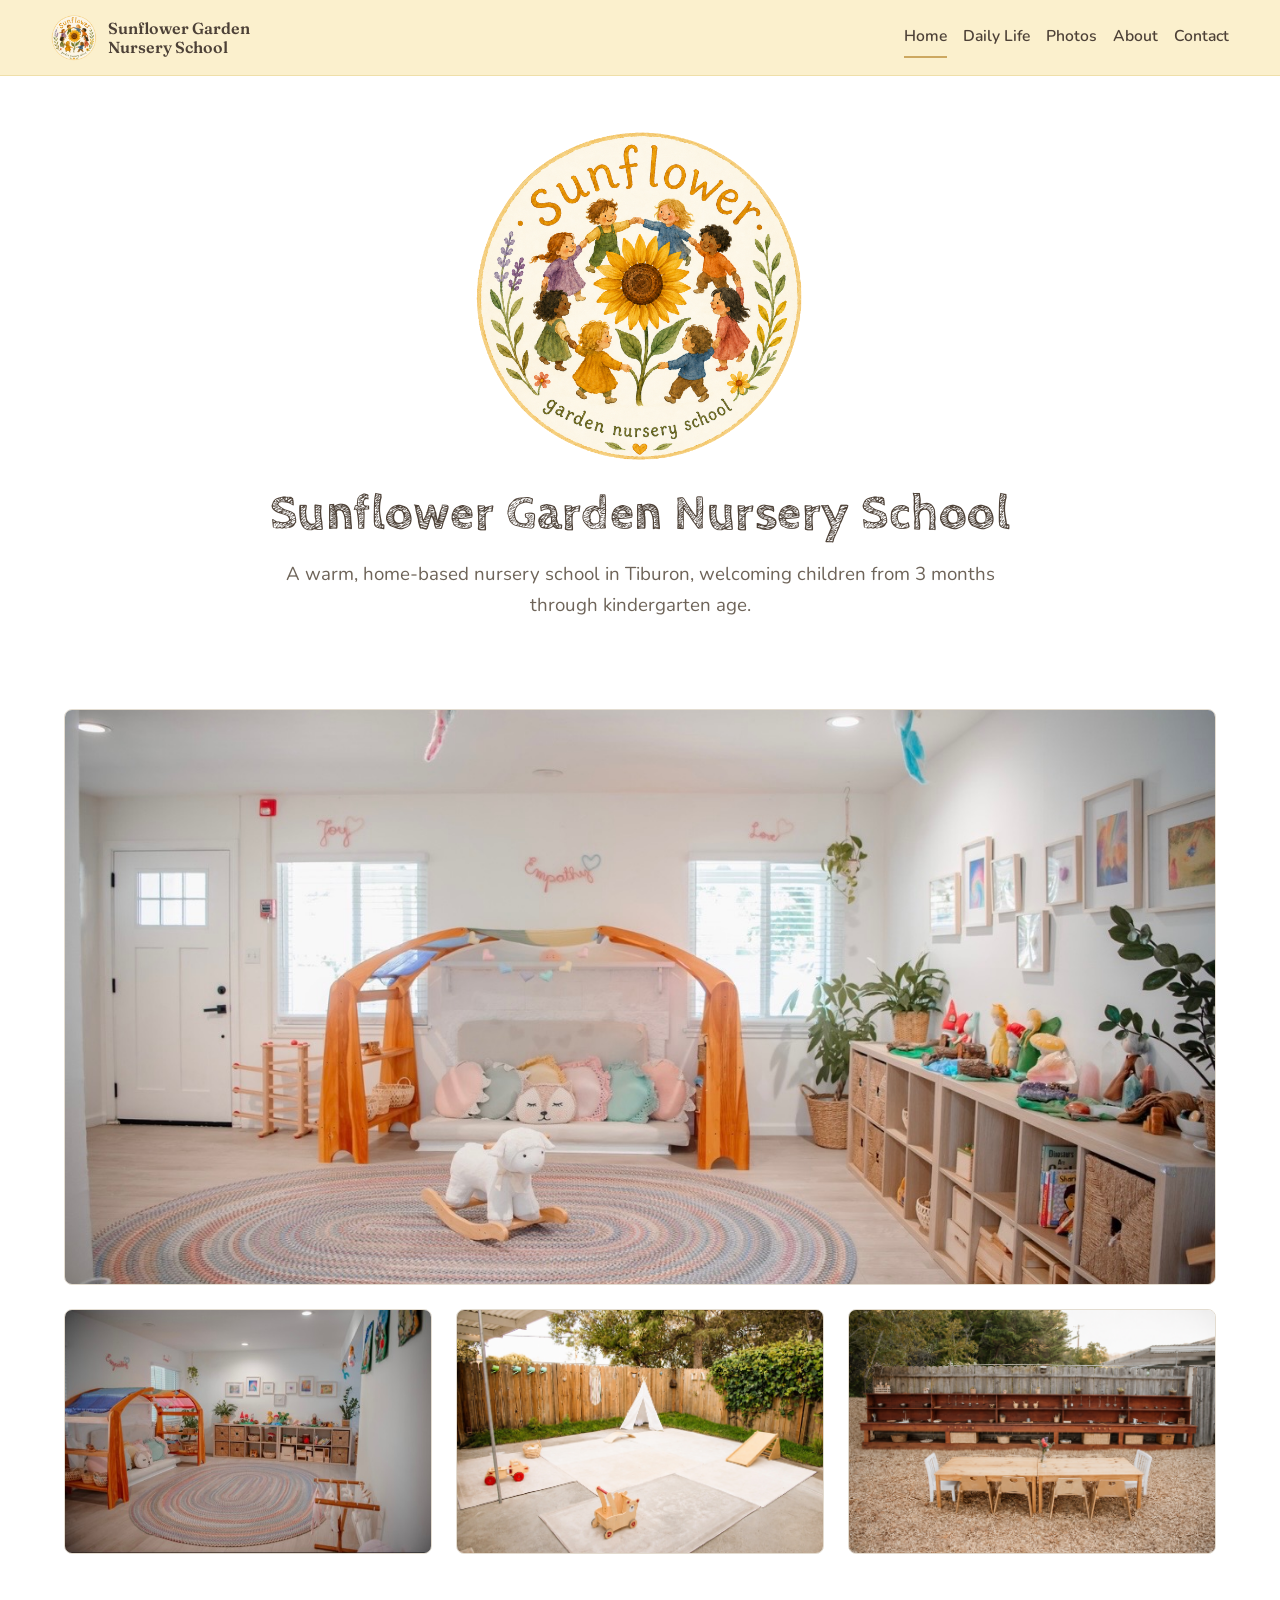
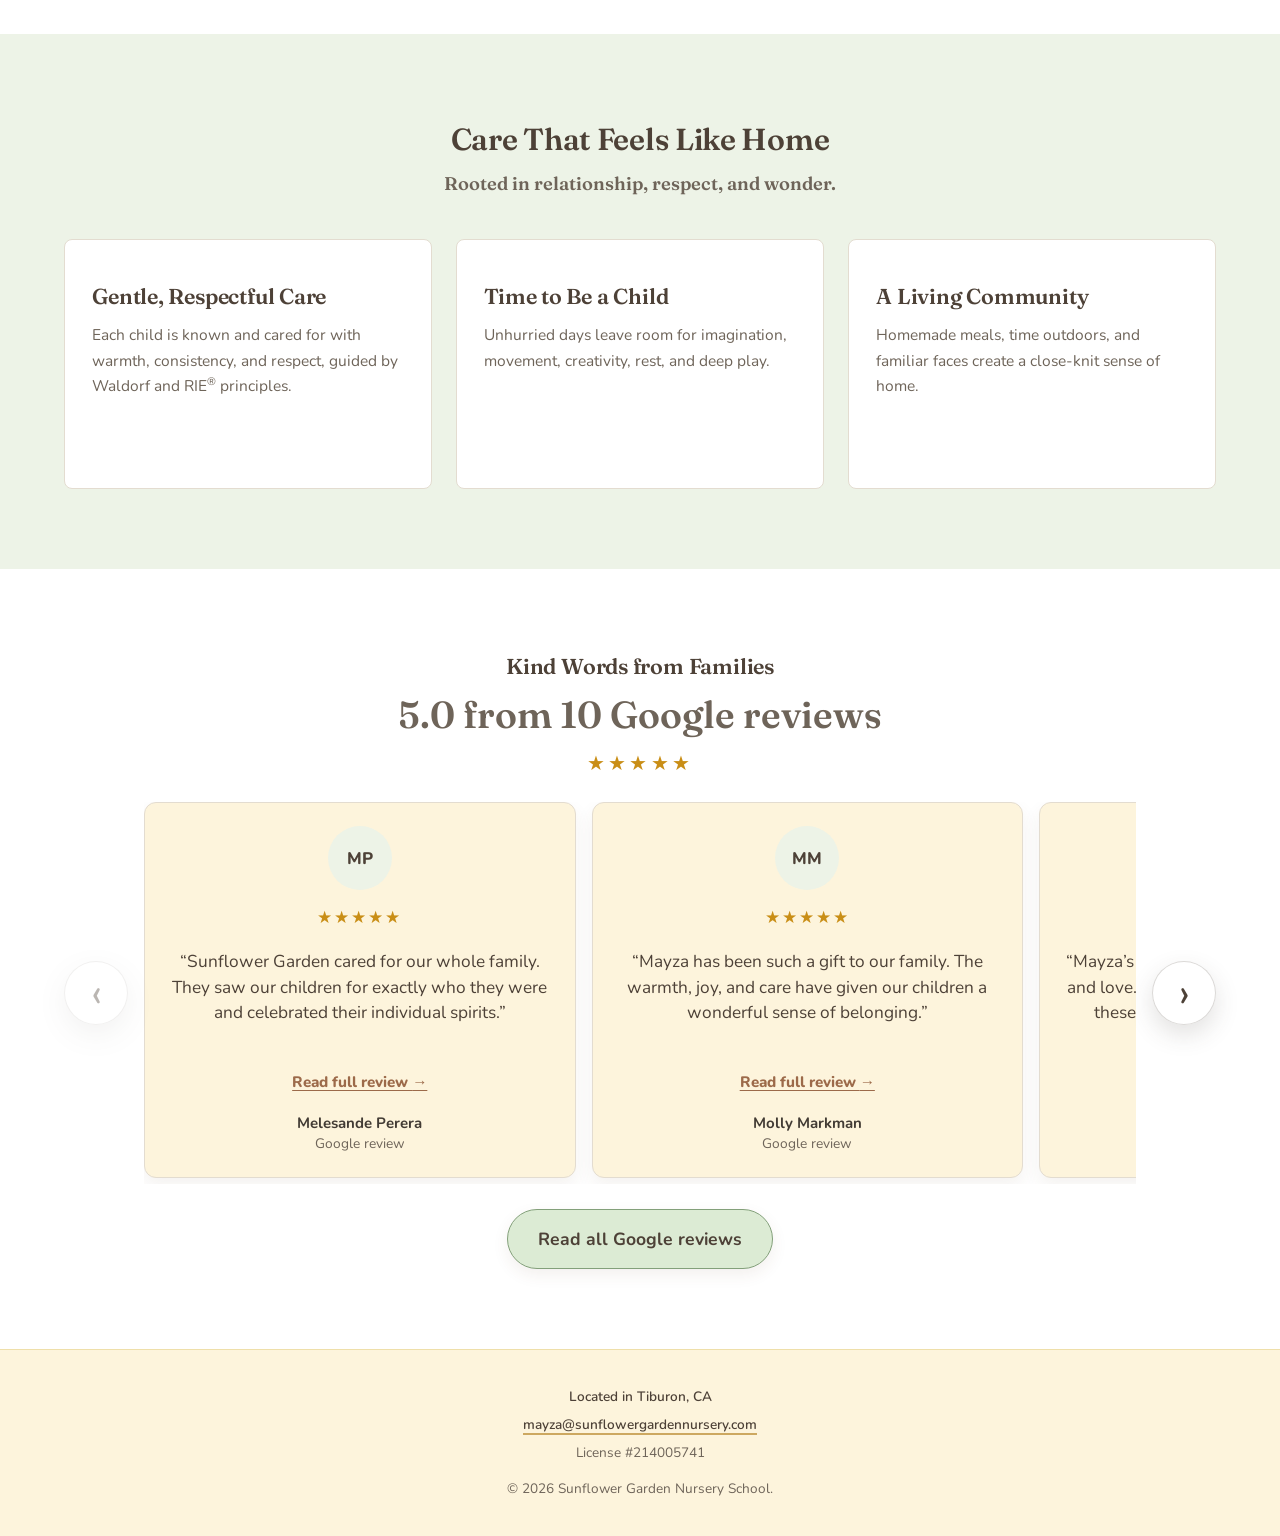
==== commit 99cd9963: "Add license number to site footer" ====
--- a/index.html
+++ b/index.html
@@ -189,6 +189,7 @@
       <p class="footer-contact">
         <a href="mailto:mayza@sunflowergardennursery.com">mayza@sunflowergardennursery.com</a>
       </p>
+      <p class="footer-license">License #214005741</p>
       <p>&copy; <span data-year></span> Sunflower Garden Nursery School.</p>
     </footer>
 
